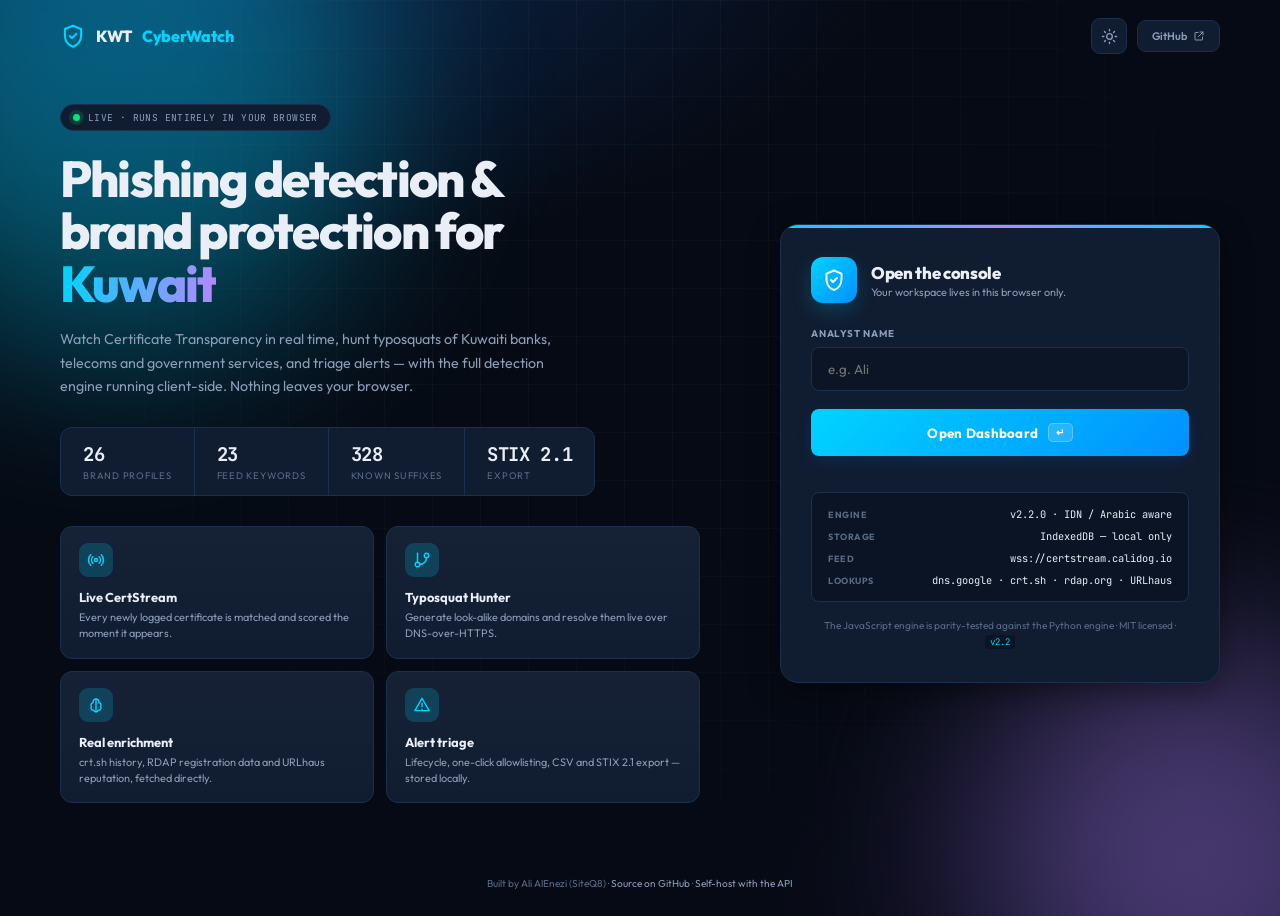
==== demo/index.html @ 45ae6a2b "feat(demo): redesign the dashboard look and feel" ====
<!DOCTYPE html>
<html lang="en">
<head>
<meta charset="UTF-8">
<meta name="viewport" content="width=device-width, initial-scale=1.0">
<meta name="theme-color" content="#060a14">
<meta name="description" content="KWTCyberWatch — Kuwait phishing detection & brand protection. Live Certificate Transparency monitoring, domain squatting detection and brand impersonation alerts, running entirely in your browser.">
<link rel="icon" href="data:image/svg+xml,%3Csvg xmlns=%27http://www.w3.org/2000/svg%27 viewBox=%270 0 32 32%27%3E%3Cpath d=%27M16 2 4 7v9c0 7.5 5.1 14 12 16 6.9-2 12-8.5 12-16V7z%27 fill=%27%2300d4ff%27/%3E%3Cpath d=%27M16 6 8 9.3V16c0 5.2 3.4 9.9 8 11.6 4.6-1.7 8-6.4 8-11.6V9.3z%27 fill=%27%230a0e17%27/%3E%3C/svg%3E">
<title>KWTCyberWatch v2.2 — Kuwait Phishing Detection Suite</title>
<link rel="preconnect" href="https://fonts.googleapis.com">
<link href="https://fonts.googleapis.com/css2?family=JetBrains+Mono:wght@300;400;500;600;700&family=Outfit:wght@300;400;500;600;700;800&display=swap" rel="stylesheet">
<style>
*,*::before,*::after{box-sizing:border-box;margin:0;padding:0}
:root{
  --bg-deepest:#060a14;--bg-deep:#0b1424;--bg-card:#101c30;--bg-card-hover:#152541;
  --bg-input:#0b1526;--border:#1c2f4d;--border-active:#00d4ff40;
  --cyan:#00d4ff;--cyan-dim:#00d4ff80;--cyan-glow:#00d4ff30;
  --red:#ff3355;--red-dim:#ff335580;--orange:#ff8c00;--orange-dim:#ff8c0080;
  --yellow:#ffd600;--yellow-dim:#ffd60060;--green:#00e676;--green-dim:#00e67680;
  --purple:#b388ff;--purple-dim:#b388ff60;
  --text:#e9eef7;--text-dim:#8c9db8;--text-muted:#5a6b86;
  --font-display:'Outfit',sans-serif;--font-mono:'JetBrains Mono',monospace;
  --radius:12px;--radius-sm:8px;--radius-lg:18px;
  --shadow:0 8px 32px #00000070;--shadow-sm:0 1px 2px #00000040,0 0 0 1px #ffffff05 inset;
  --grad:linear-gradient(135deg,var(--cyan),#0090ff);
  --grid-line:#ffffff07;
  color-scheme:dark;
}
:root[data-theme="light"]{
  --bg-deepest:#eef2f8;--bg-deep:#ffffff;--bg-card:#ffffff;--bg-card-hover:#f1f5fb;
  --bg-input:#f6f8fc;--border:#d9e1ee;--border-active:#0077cc40;
  --cyan:#0077cc;--cyan-dim:#0077cc80;--cyan-glow:#0077cc1f;
  --red:#d81b45;--red-dim:#d81b4580;--orange:#c96a00;--orange-dim:#c96a0080;
  --yellow:#a86f00;--yellow-dim:#a86f0060;--green:#0b9a55;--green-dim:#0b9a5580;
  --purple:#6b4fd8;--purple-dim:#6b4fd860;
  --text:#0f1b2d;--text-dim:#4d5d77;--text-muted:#7d8ca5;
  --shadow:0 12px 32px #0f1b2d1a;--shadow-sm:0 1px 2px #0f1b2d10;
  --grid-line:#0f1b2d08;
  color-scheme:light;
}
html{font-size:14px;scroll-behavior:smooth}
body{font-family:var(--font-display);background:var(--bg-deepest);color:var(--text);min-height:100vh;overflow-x:hidden}
a{color:var(--cyan);text-decoration:none}
::-webkit-scrollbar{width:6px;height:6px}
::-webkit-scrollbar-track{background:var(--bg-deep)}
::-webkit-scrollbar-thumb{background:var(--border);border-radius:3px}
::-webkit-scrollbar-thumb:hover{background:var(--cyan-dim)}

/* ── Landing ── */
.landing{position:relative;min-height:100vh;display:flex;flex-direction:column;overflow:hidden;
  background:radial-gradient(1200px 600px at 15% -10%,#0d2a52 0%,transparent 60%),radial-gradient(900px 500px at 100% 100%,#2a1a5a40 0%,transparent 60%),var(--bg-deepest)}
:root[data-theme="light"] .landing{background:radial-gradient(1200px 600px at 15% -10%,#d6e8ff 0%,transparent 60%),radial-gradient(900px 500px at 100% 100%,#ece4ff 0%,transparent 60%),var(--bg-deepest)}
.landing-bg{position:absolute;inset:0;pointer-events:none;
  background-image:linear-gradient(var(--grid-line) 1px,transparent 1px),linear-gradient(90deg,var(--grid-line) 1px,transparent 1px);
  background-size:48px 48px;mask-image:radial-gradient(ellipse at 50% 30%,#000 30%,transparent 75%)}
.orb{position:absolute;border-radius:50%;filter:blur(90px);opacity:.35;animation:drift 18s ease-in-out infinite alternate}
.orb.o1{width:520px;height:520px;left:-140px;top:-160px;background:var(--cyan)}
.orb.o2{width:420px;height:420px;right:-120px;bottom:-140px;background:var(--purple);animation-delay:-9s}
@keyframes drift{from{transform:translate(0,0)}to{transform:translate(40px,30px)}}
.landing-nav{position:relative;z-index:2;display:flex;align-items:center;justify-content:space-between;padding:18px 40px;max-width:1240px;width:100%;margin:0 auto}
.brand{display:flex;align-items:center;gap:10px;font-weight:800;font-size:1.15rem;letter-spacing:-.02em;color:var(--text)}
.brand span{color:var(--cyan)}
.brand .logo,.topbar-brand .logo{width:26px;height:26px;display:inline-flex;color:var(--cyan)}
.brand .logo svg,.topbar-brand .logo svg{width:100%;height:100%}
.landing-nav-right{display:flex;align-items:center;gap:10px}
.hero{position:relative;z-index:2;flex:1;display:grid;grid-template-columns:minmax(0,1.25fr) minmax(360px,440px);gap:56px;align-items:center;
  max-width:1240px;width:100%;margin:0 auto;padding:32px 40px 56px}
.eyebrow{display:inline-flex;align-items:center;gap:8px;padding:6px 12px;border-radius:99px;border:1px solid var(--border);
  background:var(--bg-card);font-family:var(--font-mono);font-size:.68rem;color:var(--text-dim);letter-spacing:.04em;text-transform:uppercase}
.live-dot{width:7px;height:7px;border-radius:50%;background:var(--green);box-shadow:0 0 0 4px #00e67626;animation:pulse 1.6s infinite}
.hero h1{font-size:clamp(2.2rem,4.6vw,3.6rem);font-weight:800;line-height:1.04;letter-spacing:-.035em;margin:22px 0 18px;max-width:14ch}
.hero h1 .grad{background:linear-gradient(90deg,var(--cyan),var(--purple));-webkit-background-clip:text;background-clip:text;color:transparent}
.lede{font-size:1.02rem;line-height:1.65;color:var(--text-dim);max-width:56ch}
.hero-stats{display:flex;flex-wrap:wrap;gap:0;margin:28px 0 30px;border:1px solid var(--border);border-radius:var(--radius);overflow:hidden;background:var(--bg-card);width:fit-content;max-width:100%}
.hero-stats>div{display:flex;flex-direction:column;padding:14px 22px;border-right:1px solid var(--border);min-width:120px}
.hero-stats>div:last-child{border-right:none}
.hero-stats b{font-family:var(--font-mono);font-size:1.35rem;color:var(--text);letter-spacing:-.02em}
.hero-stats span{font-size:.68rem;color:var(--text-muted);text-transform:uppercase;letter-spacing:.08em;margin-top:2px}
.feature-grid{display:grid;grid-template-columns:repeat(2,minmax(0,1fr));gap:12px;max-width:640px}
.feature{padding:16px 18px;border:1px solid var(--border);border-radius:var(--radius);background:linear-gradient(180deg,#ffffff06,transparent),var(--bg-card);transition:transform .2s,border-color .2s}
.feature:hover{transform:translateY(-2px);border-color:var(--cyan-dim)}
.feature .f-ico{width:34px;height:34px;border-radius:9px;display:grid;place-items:center;background:var(--cyan-glow);color:var(--cyan);margin-bottom:12px}
.feature .f-ico svg{width:18px;height:18px}
.feature h3{font-size:.92rem;font-weight:700;margin-bottom:4px}
.feature p{font-size:.78rem;color:var(--text-dim);line-height:1.5}
.entry-card{position:relative;background:var(--bg-card);border:1px solid var(--border);border-radius:var(--radius-lg);padding:32px 30px;box-shadow:var(--shadow);overflow:hidden}
.entry-card::before{content:'';position:absolute;top:0;left:0;right:0;height:3px;background:linear-gradient(90deg,var(--cyan),var(--purple),var(--cyan))}
.entry-head{display:flex;gap:14px;align-items:center;margin-bottom:24px}
.entry-shield{width:46px;height:46px;border-radius:12px;background:var(--grad);display:grid;place-items:center;color:#fff;flex-shrink:0;box-shadow:0 8px 20px var(--cyan-glow)}
.entry-shield svg{width:24px;height:24px}
.entry-head h2{font-size:1.2rem;font-weight:800;letter-spacing:-.02em}
.entry-head p{font-size:.78rem;color:var(--text-dim);margin-top:2px}
.form-group{margin-bottom:18px}
.form-group label{display:block;font-size:.7rem;font-weight:700;color:var(--text-dim);text-transform:uppercase;letter-spacing:.08em;margin-bottom:7px}
.form-group input{width:100%;padding:13px 16px;background:var(--bg-input);border:1px solid var(--border);border-radius:var(--radius-sm);color:var(--text);
  font-family:var(--font-display);font-size:.95rem;transition:border-color .2s,box-shadow .2s}
.form-group input:focus{outline:none;border-color:var(--cyan);box-shadow:0 0 0 4px var(--cyan-glow)}
.login-btn{width:100%;padding:14px;border:none;border-radius:var(--radius-sm);background:var(--grad);color:#fff;font-family:var(--font-display);
  font-weight:700;font-size:.95rem;cursor:pointer;transition:transform .15s,box-shadow .2s;letter-spacing:.02em;display:flex;align-items:center;justify-content:center;gap:10px}
.login-btn:hover{transform:translateY(-1px);box-shadow:0 10px 24px var(--cyan-glow)}
.kbd{font-family:var(--font-mono);font-size:.68rem;padding:2px 7px;border-radius:5px;background:#ffffff26;border:1px solid #ffffff40}
.login-error{color:var(--red);font-size:.8rem;text-align:center;margin-top:10px;min-height:18px}
.entry-meta{display:grid;gap:8px;margin-top:8px;padding:14px 16px;background:var(--bg-deep);border:1px solid var(--border);border-radius:var(--radius-sm)}
.entry-meta>div{display:flex;justify-content:space-between;gap:12px;font-size:.74rem}
.entry-meta .k{color:var(--text-muted);text-transform:uppercase;letter-spacing:.06em;font-size:.64rem;font-weight:700;padding-top:2px}
.entry-meta .v{font-family:var(--font-mono);color:var(--text);text-align:right;word-break:break-all}
.login-hint{text-align:center;margin-top:16px;font-size:.72rem;color:var(--text-muted);line-height:1.6}
.login-hint code{color:var(--cyan)}
.landing-foot{position:relative;z-index:2;text-align:center;padding:18px 24px 26px;font-size:.72rem;color:var(--text-muted)}
.landing-foot a{color:var(--text-dim)}.landing-foot a:hover{color:var(--cyan)}
.icon-btn{width:36px;height:36px;border-radius:9px;border:1px solid var(--border);background:var(--bg-card);color:var(--text-dim);display:inline-grid;place-items:center;cursor:pointer;transition:all .15s;padding:0}
.icon-btn svg{width:17px;height:17px}
.icon-btn:hover{color:var(--cyan);border-color:var(--cyan-dim)}
.link-btn{padding:8px 14px;font-size:.78rem;font-weight:600;border:1px solid var(--border);border-radius:9px;color:var(--text-dim);background:var(--bg-card);display:inline-flex;align-items:center;gap:6px;transition:all .15s}
.link-btn:hover{color:var(--cyan);border-color:var(--cyan-dim)}

/* ── App Layout ── */
.app{display:none;min-height:100vh}
.topbar{display:flex;align-items:center;justify-content:space-between;padding:0 28px;
  height:56px;background:var(--bg-deep);border-bottom:1px solid var(--border);position:sticky;top:0;z-index:100}
.topbar-brand{display:flex;align-items:center;gap:10px}
.topbar-brand h1{font-size:1.1rem;font-weight:700;letter-spacing:-0.02em}
.topbar-brand h1 span{color:var(--cyan)}
.topbar-badge{font-family:var(--font-mono);font-size:.65rem;padding:3px 8px;
  background:var(--cyan-glow);color:var(--cyan);border-radius:99px;font-weight:600}
.topbar-right{display:flex;align-items:center;gap:16px}
.topbar-user{font-size:.8rem;color:var(--text-dim)}
.topbar-user strong{color:var(--text)}
.btn-sm{padding:6px 14px;font-size:.75rem;border:1px solid var(--border);background:transparent;
  color:var(--text-dim);border-radius:var(--radius-sm);cursor:pointer;font-family:var(--font-display);
  transition:all .2s}
.btn-sm:hover{border-color:var(--red);color:var(--red)}

/* ── Sidebar ── */
.layout{display:flex}
.sidebar{width:220px;min-height:calc(100vh - 56px);background:var(--bg-deep);
  border-right:1px solid var(--border);padding:16px 0;flex-shrink:0}
.sidebar-section{padding:0 16px;margin-bottom:8px}
.sidebar-section-title{font-size:.65rem;font-weight:600;text-transform:uppercase;
  letter-spacing:.1em;color:var(--text-muted);margin-bottom:8px;padding-left:4px}
.nav-item{display:flex;align-items:center;gap:10px;padding:10px 16px;margin:2px 8px;
  border-radius:var(--radius-sm);cursor:pointer;color:var(--text-dim);font-size:.85rem;
  font-weight:500;transition:all .15s;position:relative}
.nav-item:hover{background:var(--bg-card);color:var(--text)}
.nav-item.active{background:var(--cyan-glow);color:var(--cyan)}
.nav-item.active::before{content:'';position:absolute;left:0;top:50%;transform:translateY(-50%);
  width:3px;height:20px;background:var(--cyan);border-radius:0 2px 2px 0}
.nav-icon{width:18px;text-align:center;font-size:.9rem}
.nav-badge{margin-left:auto;font-size:.65rem;padding:2px 7px;background:var(--red);
  color:#fff;border-radius:99px;font-weight:700;font-family:var(--font-mono)}

/* ── Main Content ── */
.main{flex:1;padding:24px 28px;overflow-y:auto;max-height:calc(100vh - 56px)}
.page{display:none}
.page.active{display:block}
.page-title{font-size:1.5rem;font-weight:700;margin-bottom:4px}
.page-desc{color:var(--text-dim);font-size:.85rem;margin-bottom:24px}

/* ── Stats Grid ── */
.stats-grid{display:grid;grid-template-columns:repeat(auto-fit,minmax(200px,1fr));gap:16px;margin-bottom:24px}
.stat-card{background:var(--bg-card);border:1px solid var(--border);border-radius:var(--radius);
  padding:20px;position:relative;overflow:hidden;transition:border-color .2s}
.stat-card:hover{border-color:var(--cyan-dim)}
.stat-card::after{content:'';position:absolute;top:0;right:0;width:80px;height:80px;
  border-radius:50%;filter:blur(40px);opacity:.15}
.stat-card.cyan::after{background:var(--cyan)}
.stat-card.red::after{background:var(--red)}
.stat-card.orange::after{background:var(--orange)}
.stat-card.green::after{background:var(--green)}
.stat-card.purple::after{background:var(--purple)}
.stat-label{font-size:.7rem;font-weight:600;text-transform:uppercase;letter-spacing:.08em;color:var(--text-dim);margin-bottom:8px}
.stat-value{font-size:2rem;font-weight:800;font-family:var(--font-mono);letter-spacing:-0.03em}
.stat-value.cyan{color:var(--cyan)}.stat-value.red{color:var(--red)}
.stat-value.orange{color:var(--orange)}.stat-value.green{color:var(--green)}
.stat-value.purple{color:var(--purple)}
.stat-sub{font-size:.7rem;color:var(--text-muted);margin-top:4px;font-family:var(--font-mono)}

/* ── Cards ── */
.card{background:var(--bg-card);border:1px solid var(--border);border-radius:var(--radius);
  padding:20px;margin-bottom:20px}
.card-header{display:flex;align-items:center;justify-content:space-between;margin-bottom:16px}
.card-title{font-size:1rem;font-weight:700}
.card-title .icon{margin-right:8px}

/* ── Tables ── */
.table-wrap{overflow-x:auto}
table{width:100%;border-collapse:collapse;font-size:.8rem}
th{text-align:left;padding:10px 12px;background:var(--bg-deep);color:var(--text-dim);
  font-size:.7rem;font-weight:600;text-transform:uppercase;letter-spacing:.06em;
  border-bottom:1px solid var(--border)}
td{padding:10px 12px;border-bottom:1px solid var(--border);vertical-align:middle}
tr:hover td{background:var(--bg-card-hover)}

/* ── Badges ── */
.badge{display:inline-block;padding:3px 10px;border-radius:99px;font-size:.7rem;
  font-weight:600;font-family:var(--font-mono);text-transform:uppercase}
.badge.critical{background:#ff335520;color:var(--red);border:1px solid var(--red-dim)}
.badge.high{background:#ff8c0020;color:var(--orange);border:1px solid var(--orange-dim)}
.badge.medium{background:#ffd60015;color:var(--yellow);border:1px solid var(--yellow-dim)}
.badge.low{background:#00e67620;color:var(--green);border:1px solid var(--green-dim)}
.badge.clean{background:#8899b020;color:var(--text-dim);border:1px solid var(--border)}
.badge.info{background:var(--cyan-glow);color:var(--cyan);border:1px solid var(--cyan-dim)}

/* ── Scanner ── */
.scanner-box{display:flex;gap:12px;margin-bottom:24px}
.scanner-input{flex:1;padding:14px 18px;background:var(--bg-input);border:1px solid var(--border);
  border-radius:var(--radius-sm);color:var(--text);font-family:var(--font-mono);font-size:.9rem}
.scanner-input:focus{outline:none;border-color:var(--cyan);box-shadow:0 0 0 3px var(--cyan-glow)}
.scan-btn{padding:14px 28px;border:none;border-radius:var(--radius-sm);
  background:linear-gradient(135deg,var(--cyan),#0090ff);color:#fff;font-weight:700;
  font-size:.85rem;cursor:pointer;white-space:nowrap;transition:transform .15s}
.scan-btn:hover{transform:translateY(-1px)}
.scan-btn:disabled{opacity:.5;cursor:not-allowed;transform:none}

/* ── Live Feed ── */
.feed-container{max-height:420px;overflow-y:auto;font-family:var(--font-mono);font-size:.75rem;
  background:var(--bg-deepest);border:1px solid var(--border);border-radius:var(--radius-sm);padding:4px}
.feed-row{display:flex;align-items:center;gap:10px;padding:6px 10px;border-bottom:1px solid #0a1628;
  animation:feedIn .3s ease}
@keyframes feedIn{from{opacity:0;transform:translateY(-8px)}to{opacity:1;transform:none}}
.feed-time{color:var(--text-muted);min-width:75px}
.feed-domain{color:var(--text);flex:1;word-break:break-all}
.feed-score{min-width:40px;text-align:right;font-weight:600}
.feed-keywords{color:var(--purple);font-size:.65rem;max-width:120px;overflow:hidden;text-overflow:ellipsis;white-space:nowrap}

/* ── Scan Results ── */
.result-panel{display:none}
.result-panel.show{display:block;animation:fadeUp .3s ease}
@keyframes fadeUp{from{opacity:0;transform:translateY(12px)}to{opacity:1;transform:none}}
.risk-meter{height:8px;background:var(--bg-deep);border-radius:4px;overflow:hidden;margin:12px 0}
.risk-meter-fill{height:100%;border-radius:4px;transition:width .6s ease}
.indicator-list{list-style:none;padding:0}
.indicator-list li{padding:8px 12px;border-left:3px solid var(--border);margin-bottom:6px;
  background:var(--bg-deep);border-radius:0 var(--radius-sm) var(--radius-sm) 0;font-size:.8rem}
.indicator-list li.high-weight{border-left-color:var(--red)}
.indicator-list li.med-weight{border-left-color:var(--orange)}
.indicator-list li.low-weight{border-left-color:var(--yellow)}

/* ── Notification Config ── */
.notif-grid{display:grid;grid-template-columns:repeat(auto-fit,minmax(280px,1fr));gap:16px}
.notif-card{background:var(--bg-card);border:1px solid var(--border);border-radius:var(--radius);padding:20px}
.notif-card-title{font-size:.9rem;font-weight:700;margin-bottom:12px;display:flex;align-items:center;gap:8px}
.toggle{position:relative;width:44px;height:24px;cursor:pointer}
.toggle input{display:none}
.toggle-slider{position:absolute;inset:0;background:var(--bg-deep);border:1px solid var(--border);
  border-radius:12px;transition:all .2s}
.toggle-slider::before{content:'';position:absolute;width:18px;height:18px;left:2px;top:2px;
  background:var(--text-dim);border-radius:50%;transition:all .2s}
.toggle input:checked+.toggle-slider{background:var(--cyan-glow);border-color:var(--cyan)}
.toggle input:checked+.toggle-slider::before{transform:translateX(20px);background:var(--cyan)}
.notif-field{margin-bottom:10px}
.notif-field label{display:block;font-size:.7rem;color:var(--text-dim);margin-bottom:4px;text-transform:uppercase;letter-spacing:.05em}
.notif-field input{width:100%;padding:8px 10px;background:var(--bg-input);border:1px solid var(--border);
  border-radius:var(--radius-sm);color:var(--text);font-family:var(--font-mono);font-size:.8rem}
.notif-field input:focus{outline:none;border-color:var(--cyan)}

/* ── Chart placeholders ── */
.chart-area{height:240px;background:var(--bg-deep);border:1px solid var(--border);
  border-radius:var(--radius-sm);display:flex;align-items:center;justify-content:center;
  position:relative;overflow:hidden}
.chart-bars{display:flex;align-items:flex-end;justify-content:space-around;gap:10px;width:100%;height:100%;box-sizing:border-box;padding:14px 20px 44px}
.chart-bar{flex:1;max-width:56px;min-width:18px;border-radius:4px 4px 0 0;transition:height .6s ease;position:relative}
.chart-bar:hover{opacity:.8}
.chart-bar::after{content:attr(data-label);position:absolute;top:100%;left:50%;transform:translate(-50%,6px) rotate(-32deg);transform-origin:top center;
  font-size:.58rem;color:var(--text-muted);white-space:nowrap;max-width:110px;overflow:hidden;text-overflow:ellipsis}

/* ── Responsive ── */
@media(max-width:768px){
  .sidebar{display:none}.main{padding:16px}
  .stats-grid{grid-template-columns:1fr 1fr}
  .scanner-box{flex-direction:column}
}

/* ── Pulse animation ── */
.pulse{animation:pulse 2s infinite}
@keyframes pulse{0%,100%{opacity:1}50%{opacity:.5}}
.glow-dot{width:8px;height:8px;border-radius:50%;background:var(--green);display:inline-block;
  animation:pulse 1.5s infinite;margin-right:6px}

/* ── ENHANCED: Real-mode indicator ── */
.mode-badge{font-family:var(--font-mono);font-size:.62rem;padding:3px 10px;border-radius:99px;font-weight:700;margin-left:8px;text-transform:uppercase;letter-spacing:.05em}
.mode-badge.live{background:rgba(0,230,118,.15);color:var(--green);border:1px solid var(--green-dim)}
.mode-badge.demo{background:rgba(179,136,255,.15);color:var(--purple);border:1px solid var(--purple-dim)}
.mode-badge.pulse-dot::before{content:'●';margin-right:5px;animation:pulse 1.5s infinite}






/* ── Real-scan loading ── */
.scan-progress{background:var(--bg-deep);border:1px solid var(--border);border-radius:var(--radius-sm);padding:14px 16px;margin-top:14px;font-family:var(--font-mono);font-size:.75rem}
.scan-step{display:flex;align-items:center;gap:10px;padding:5px 0;color:var(--text-dim)}
.scan-step.done{color:var(--green)}
.scan-step.running{color:var(--cyan)}
.scan-step.fail{color:var(--red)}
.scan-step .step-ico{width:16px;text-align:center}
.scan-step .step-meta{margin-left:auto;color:var(--text-muted);font-size:.68rem}

/* ── Tabs ── */
.tabs{display:flex;gap:2px;border-bottom:1px solid var(--border);margin-bottom:18px;overflow-x:auto}
.tab-btn{padding:10px 18px;background:transparent;border:none;color:var(--text-dim);font-family:var(--font-display);font-weight:600;font-size:.85rem;cursor:pointer;border-bottom:2px solid transparent;white-space:nowrap;transition:all .15s}
.tab-btn:hover{color:var(--text)}
.tab-btn.active{color:var(--cyan);border-bottom-color:var(--cyan)}
.tab-content{display:none}
.tab-content.active{display:block}

/* ── DNS/RDAP result panels ── */
.kv-grid{display:grid;grid-template-columns:180px 1fr;gap:8px 16px;font-size:.8rem}
.kv-grid dt{color:var(--text-dim);font-family:var(--font-mono);font-size:.72rem;text-transform:uppercase;letter-spacing:.05em;font-weight:600}
.kv-grid dd{color:var(--text);word-break:break-all;font-family:var(--font-mono);font-size:.75rem}
.kv-grid dd.wrap{font-family:var(--font-display);word-break:normal}

.record-list{background:var(--bg-deep);border:1px solid var(--border);border-radius:var(--radius-sm);padding:10px 14px;font-family:var(--font-mono);font-size:.72rem;color:var(--text);max-height:220px;overflow-y:auto}
.record-line{padding:4px 0;border-bottom:1px dashed var(--border);display:flex;gap:12px}
.record-line:last-child{border-bottom:none}
.record-type{color:var(--cyan);font-weight:700;min-width:50px}
.record-val{flex:1;word-break:break-all;color:var(--text-dim)}
.record-ttl{color:var(--text-muted);font-size:.65rem}

/* ── CT Log cert cards ── */
.cert-card{background:var(--bg-deep);border:1px solid var(--border);border-left:3px solid var(--cyan);border-radius:var(--radius-sm);padding:12px 14px;margin-bottom:8px;font-size:.75rem}
.cert-card .cert-cn{font-family:var(--font-mono);font-weight:700;color:var(--text);margin-bottom:3px;word-break:break-all}
.cert-card .cert-meta{color:var(--text-muted);font-size:.65rem;font-family:var(--font-mono)}
.cert-card .cert-issuer{color:var(--purple);font-size:.7rem;margin-top:3px}

/* ── Bulk scanner ── */
.bulk-textarea{width:100%;min-height:140px;padding:14px;background:var(--bg-input);border:1px solid var(--border);border-radius:var(--radius-sm);color:var(--text);font-family:var(--font-mono);font-size:.78rem;resize:vertical;line-height:1.6}
.bulk-textarea:focus{outline:none;border-color:var(--cyan)}

/* ── Squat generator permutation grid ── */
.perm-card{background:var(--bg-deep);border:1px solid var(--border);border-radius:var(--radius-sm);padding:10px 14px;display:flex;justify-content:space-between;align-items:center;margin-bottom:6px;font-size:.78rem}
.perm-card .perm-domain{font-family:var(--font-mono);flex:1}
.perm-card .perm-type{color:var(--text-muted);font-size:.65rem;margin:0 12px;font-family:var(--font-mono);text-transform:uppercase}
.perm-card.registered{border-left:3px solid var(--red)}
.perm-card.available{border-left:3px solid var(--green);opacity:.6}
.perm-card.unknown{border-left:3px solid var(--text-muted)}
.perm-status{font-family:var(--font-mono);font-size:.65rem;padding:2px 8px;border-radius:99px;font-weight:700;text-transform:uppercase}
.perm-status.registered{background:rgba(255,51,85,.15);color:var(--red)}
.perm-status.available{background:rgba(0,230,118,.15);color:var(--green)}
.perm-status.unknown{background:rgba(85,102,128,.2);color:var(--text-muted)}

/* ── Button variants ── */
.btn{padding:10px 18px;border:none;border-radius:var(--radius-sm);background:linear-gradient(135deg,var(--cyan),#0090ff);color:#fff;font-family:var(--font-display);font-weight:700;cursor:pointer;font-size:.85rem;text-transform:uppercase;letter-spacing:.05em;transition:all .2s;display:inline-flex;align-items:center;gap:8px}
.btn:hover{transform:translateY(-1px);box-shadow:0 6px 20px var(--cyan-glow)}
.btn:disabled{opacity:.5;cursor:not-allowed;transform:none}
.btn.secondary{background:var(--bg-card);border:1px solid var(--border);color:var(--text)}
.btn.secondary:hover{border-color:var(--cyan);color:var(--cyan);box-shadow:none}
.btn.danger{background:linear-gradient(135deg,var(--red),#cc2244);color:#fff}

/* ── Empty state ── */
.empty-state{text-align:center;padding:40px 20px;color:var(--text-dim)}
.empty-state .ico{font-size:2.5rem;opacity:.3;margin-bottom:10px}
.empty-state .title{font-size:.95rem;margin-bottom:6px;color:var(--text)}
.empty-state .sub{font-size:.75rem}

/* ── Auth extras ── */
.login-tabs{display:grid;grid-template-columns:1fr 1fr;gap:2px;background:var(--bg-deep);border:1px solid var(--border);border-radius:var(--radius-sm);padding:3px;margin-bottom:20px}
.login-tab{padding:10px;text-align:center;font-size:.78rem;font-weight:600;color:var(--text-dim);cursor:pointer;border-radius:var(--radius-sm);transition:all .15s}
.login-tab:hover{color:var(--text)}
.login-tab.on{background:var(--bg-card);color:var(--cyan)}
.login-divider{display:flex;align-items:center;gap:12px;margin:22px 0 18px;color:var(--text-muted);font-size:.68rem;text-transform:uppercase;letter-spacing:.1em}
.login-divider::before,.login-divider::after{content:'';flex:1;height:1px;background:var(--border)}
.login-demo-btn{width:100%;padding:13px;background:transparent;color:var(--purple);border:1px dashed var(--purple-dim);border-radius:var(--radius-sm);font-size:.82rem;font-weight:700;cursor:pointer;display:flex;align-items:center;justify-content:center;gap:10px;font-family:var(--font-display);text-transform:uppercase;letter-spacing:.05em;transition:all .15s}
.login-demo-btn:hover{background:rgba(179,136,255,.08)}

/* ── Toast ── */
.toast{position:fixed;bottom:24px;right:24px;padding:14px 20px;background:var(--bg-card);border:1px solid var(--cyan);border-left:3px solid var(--cyan);border-radius:var(--radius-sm);color:var(--text);font-size:.82rem;z-index:900;box-shadow:var(--shadow);transform:translateY(140%);transition:transform .25s cubic-bezier(.4,0,.2,1);max-width:380px}
.toast.show{transform:translateY(0)}
.toast.crit{border-color:var(--red);border-left-color:var(--red)}
.toast.ok{border-color:var(--green);border-left-color:var(--green)}

/* ── Severity colors used inline ── */
.sev-crit{color:var(--red);font-weight:700}
.sev-high{color:var(--orange);font-weight:700}
.sev-med{color:var(--yellow);font-weight:700}
.sev-low{color:var(--cyan);font-weight:700}
.sev-clean{color:var(--green);font-weight:700}

/* ── History table ── */
.history-row{cursor:pointer;transition:background .1s}
.history-row:hover{background:var(--bg-card-hover)}

/* ── v2.1 additions ── */
.mode-badge.api{background:rgba(0,212,255,.15);color:var(--cyan);border:1px solid var(--cyan-dim)}
.act-btn{padding:3px 8px;border-radius:var(--radius-sm);border:1px solid var(--border);background:var(--bg-deep);color:var(--text-dim);font-size:.65rem;cursor:pointer;margin:1px;font-family:var(--font-mono)}
.act-btn:hover{border-color:var(--cyan);color:var(--cyan)}
.act-btn.danger:hover{border-color:var(--red);color:var(--red)}
.api-select{background:var(--bg-input);border:1px solid var(--border);color:var(--text);border-radius:var(--radius-sm);padding:5px 8px;font-family:var(--font-mono);font-size:.72rem}
.page-desc code,.login-hint code,.notif-card code{background:var(--bg-deep);padding:1px 5px;border-radius:3px;color:var(--cyan);font-family:var(--font-mono);font-size:.9em}
.card-sub{font-size:.72rem;color:var(--text-dim)}

/* ── v2.2 look & feel ── */
body{background:var(--bg-deepest);-webkit-font-smoothing:antialiased;text-rendering:optimizeLegibility}
::selection{background:var(--cyan-glow);color:var(--text)}
:focus-visible{outline:2px solid var(--cyan);outline-offset:2px}
button,input,select,textarea{font-family:inherit}
.topbar{height:60px;padding:0 20px;background:color-mix(in srgb,var(--bg-deep) 88%,transparent);backdrop-filter:blur(14px);-webkit-backdrop-filter:blur(14px)}
.topbar-left{display:flex;align-items:center;gap:14px;min-width:0}
.topbar-brand h1{font-size:1.05rem}
.menu-btn{display:none}
.feed-pill{display:inline-flex;align-items:center;gap:8px;padding:6px 12px;border-radius:99px;border:1px solid var(--border);background:var(--bg-card);font-family:var(--font-mono);font-size:.68rem;color:var(--text-dim);white-space:nowrap;max-width:360px;overflow:hidden;text-overflow:ellipsis}
.feed-pill .glow-dot{margin:0;flex-shrink:0}
.topbar-right{gap:10px}
.topbar-user{display:inline-flex;align-items:center;gap:6px;padding:6px 12px;border-radius:99px;background:var(--bg-card);border:1px solid var(--border)}
.layout{position:relative}
.sidebar{position:sticky;top:60px;height:calc(100vh - 60px);min-height:0;overflow-y:auto;display:flex;flex-direction:column;padding:12px 0 0;width:240px;transition:transform .25s ease;scrollbar-width:thin}
.sidebar-section{margin-bottom:6px}
.sidebar-section-title{margin-bottom:4px}
.nav-item{padding:7px 12px;margin:1px 10px;gap:11px;font-size:.84rem;border-radius:9px;white-space:nowrap}
.nav-item .nav-label{overflow:hidden;text-overflow:ellipsis}
.nav-item.active{background:linear-gradient(90deg,var(--cyan-glow),transparent 85%);color:var(--cyan)}
.nav-item.active::before{left:-10px;height:22px;border-radius:0 3px 3px 0}
.nav-icon{width:27px;height:27px;border-radius:8px;display:inline-grid;place-items:center;background:color-mix(in srgb,var(--text) 6%,transparent);color:var(--text-dim);transition:all .15s;flex-shrink:0}
.nav-icon svg{width:15px;height:15px}
.nav-item:hover .nav-icon{color:var(--text)}
.nav-item.active .nav-icon{background:var(--cyan);color:#041018;box-shadow:0 4px 12px var(--cyan-glow)}
.nav-badge{min-width:22px;text-align:center}
.nav-badge:empty,.nav-badge[data-zero="1"]{display:none}
.sidebar-foot{margin-top:auto;padding:14px 18px;border-top:1px solid var(--border);display:flex;justify-content:space-between;align-items:center;font-size:.7rem;color:var(--text-muted);font-family:var(--font-mono)}
.sidebar-foot a{color:var(--text-dim)}.sidebar-foot a:hover{color:var(--cyan)}
.backdrop{display:none;position:fixed;inset:60px 0 0;background:#00000080;z-index:90;backdrop-filter:blur(2px)}
.main{max-height:calc(100vh - 60px);padding:28px 32px 48px}
.page.active{animation:pageIn .28s ease both}
@keyframes pageIn{from{opacity:0;transform:translateY(6px)}to{opacity:1;transform:none}}
.page-title{font-size:1.65rem;letter-spacing:-.025em;font-weight:800}
.page-desc{max-width:78ch;line-height:1.55;margin-bottom:22px}
.grid-2{display:grid;grid-template-columns:repeat(2,minmax(0,1fr));gap:20px}
.card{box-shadow:var(--shadow-sm);background:linear-gradient(180deg,#ffffff04,transparent 40%),var(--bg-card);transition:border-color .2s}
.card:hover{border-color:color-mix(in srgb,var(--border) 40%,var(--cyan-dim))}
.card-title{display:inline-flex;align-items:center;gap:8px;letter-spacing:-.01em}
.stat-card{padding:20px 22px;box-shadow:var(--shadow-sm);transition:transform .2s,border-color .2s,box-shadow .2s;background:linear-gradient(180deg,#ffffff05,transparent 50%),var(--bg-card)}
.stat-card:hover{transform:translateY(-2px);box-shadow:var(--shadow)}
.stat-card::before{content:'';position:absolute;left:0;top:0;bottom:0;width:3px;border-radius:3px 0 0 3px;background:var(--text-muted);opacity:.9}
.stat-card.cyan::before{background:var(--cyan)}.stat-card.red::before{background:var(--red)}.stat-card.orange::before{background:var(--orange)}
.stat-card.green::before{background:var(--green)}.stat-card.purple::before{background:var(--purple)}
.stat-card::after{width:120px;height:120px;filter:blur(50px);opacity:.18;top:-30px;right:-30px}
.stat-value{font-size:2.1rem;line-height:1.1}
.table-wrap{border:1px solid var(--border);border-radius:var(--radius-sm);overflow:auto}
table{font-size:.79rem}
th{position:sticky;top:0;z-index:1;background:var(--bg-deep)}
tbody tr:nth-child(even) td{background:#ffffff02}
tr:last-child td{border-bottom:none}
td{padding:11px 12px}
.feed-container{max-height:520px;padding:6px;background:var(--bg-deep)}
.feed-row{border-radius:6px;border-bottom:none;border-left:2px solid transparent;margin-bottom:2px;transition:background .15s}
.feed-row:hover{background:var(--bg-card)}
.feed-row .badge{font-size:.58rem;padding:2px 7px}
.badge{letter-spacing:.03em}
.btn,.login-btn,.scan-btn{box-shadow:0 4px 14px #0090ff26}
.btn:hover,.scan-btn:hover{box-shadow:0 8px 22px var(--cyan-glow)}
.btn-sm{border-radius:8px;padding:7px 13px;font-weight:600}
.btn-sm:hover{border-color:var(--cyan);color:var(--cyan);background:var(--cyan-glow)}
.act-btn{border-radius:6px;padding:4px 9px}
.api-select,.notif-field input,.bulk-textarea,.scanner-input{transition:border-color .2s,box-shadow .2s}
.api-select:focus,.notif-field input:focus,.bulk-textarea:focus{outline:none;border-color:var(--cyan);box-shadow:0 0 0 3px var(--cyan-glow)}
.scanner-input{padding:15px 18px;font-size:.95rem;border-radius:10px}
.scan-btn{border-radius:10px;padding:14px 26px;display:inline-flex;align-items:center;gap:8px}
.empty-state{border:1px dashed var(--border);border-radius:var(--radius);padding:44px 20px;background:var(--bg-deep)}
.empty-state .ico{opacity:.5;font-size:2rem}
.empty-state .title{font-weight:700}
.gauge{--val:0;--c:var(--cyan);width:104px;height:104px;border-radius:50%;flex-shrink:0;display:grid;place-items:center;
  background:conic-gradient(var(--c) calc(var(--val) * 1%),var(--bg-deep) 0);box-shadow:0 0 0 1px var(--border),0 0 28px color-mix(in srgb,var(--c) 35%,transparent);animation:gaugeIn .7s ease both}
@keyframes gaugeIn{from{opacity:0;transform:scale(.85)}to{opacity:1;transform:none}}
.gauge-in{width:82px;height:82px;border-radius:50%;background:var(--bg-card);display:flex;flex-direction:column;align-items:center;justify-content:center}
.gauge-num{font-family:var(--font-mono);font-size:1.9rem;font-weight:800;line-height:1;color:var(--c);letter-spacing:-.04em}
.gauge-lbl{font-size:.6rem;color:var(--text-muted);text-transform:uppercase;letter-spacing:.1em;margin-top:3px}
.indicator-list li{display:flex;gap:10px;align-items:baseline;border-radius:8px;border-left-width:3px;transition:background .15s;flex-wrap:wrap}
.indicator-list li strong{font-family:var(--font-mono);font-size:.72rem;color:var(--text)}
.indicator-list li .ind-detail{flex:1;min-width:200px;color:var(--text-dim)}
.indicator-list li .ind-w{font-family:var(--font-mono);font-size:.7rem;color:var(--text-muted);padding:1px 7px;border-radius:99px;background:color-mix(in srgb,var(--text) 6%,transparent)}
.indicator-list li:hover{background:var(--bg-card-hover)}
.toast{border-radius:10px;padding:13px 18px 13px 16px;display:flex;align-items:center;gap:10px;font-weight:500;border-left-width:4px;visibility:hidden;opacity:0;transform:translateY(200%);transition:transform .25s cubic-bezier(.4,0,.2,1),opacity .2s,visibility 0s .25s}
.toast.show{visibility:visible;opacity:1;transform:none;transition:transform .25s cubic-bezier(.4,0,.2,1),opacity .2s,visibility 0s}
.toast::before{content:'i';width:20px;height:20px;border-radius:50%;background:var(--cyan);color:#041018;font-weight:800;font-size:.72rem;display:grid;place-items:center;flex-shrink:0;font-family:var(--font-mono)}
.toast.ok::before{content:'✓';background:var(--green)}
.toast.crit::before{content:'!';background:var(--red);color:#fff}
.perm-card{border-radius:8px;transition:transform .15s,border-color .15s}
.perm-card:hover{transform:translateY(-1px);border-color:var(--cyan-dim)}
.cert-card,.record-list,.scan-progress{border-radius:8px}
.notif-card{box-shadow:var(--shadow-sm)}
.chart-area{border-radius:var(--radius-sm)}
.chart-bar{border-radius:6px 6px 2px 2px;box-shadow:0 0 14px #00000030}
.sr-only{position:absolute;width:1px;height:1px;overflow:hidden;clip:rect(0 0 0 0)}
:root[data-theme="light"] .nav-item.active .nav-icon{color:#fff}
:root[data-theme="light"] .toast::before{color:#fff}
:root[data-theme="light"] .feed-row{border-bottom-color:transparent}
:root[data-theme="light"] .feature,:root[data-theme="light"] .card,:root[data-theme="light"] .stat-card{background:var(--bg-card)}
:root[data-theme="light"] .badge.critical{background:#d81b4514}:root[data-theme="light"] .badge.high{background:#c96a0014}
:root[data-theme="light"] .badge.medium{background:#a86f0014}:root[data-theme="light"] .badge.low{background:#0b9a5514}
:root[data-theme="light"] .kbd{background:#ffffff33}
@media(max-width:1180px){.hero{grid-template-columns:1fr;gap:32px;padding-top:12px}.entry-card{max-width:520px}.hero h1{max-width:none}}
@media(max-width:1024px){.grid-2{grid-template-columns:1fr}.topbar-user{display:none}}
@media(max-width:768px){
  .landing-nav{padding:14px 18px}.hero{padding:8px 18px 36px}.feature-grid{grid-template-columns:1fr 1fr}.hero-stats>div{min-width:0;flex:1 1 40%;padding:12px 14px}
  .topbar{padding:0 12px;height:56px}.menu-btn{display:inline-grid}.feed-pill{display:none}.topbar-badge{display:none}.mode-badge{display:none}
  .sidebar{display:flex;position:fixed;top:56px;left:0;height:calc(100vh - 56px);z-index:95;transform:translateX(-105%);box-shadow:var(--shadow)}
  .sidebar.open{transform:none}.backdrop.show{display:block;top:56px}
  .main{max-height:none;padding:18px 16px 40px}.page-title{font-size:1.35rem}
  .stat-value{font-size:1.7rem}.stats-grid{gap:12px}.feed-container{max-height:60vh}
  .gauge{width:84px;height:84px}.gauge-in{width:66px;height:66px}.gauge-num{font-size:1.5rem}
  .toast{left:12px;right:12px;bottom:12px;max-width:none}
}
@media(max-width:480px){.feature-grid{grid-template-columns:1fr}.stats-grid{grid-template-columns:1fr 1fr}.hero h1{font-size:2rem}}
@media(prefers-reduced-motion:reduce){*,*::before,*::after{animation-duration:.01ms!important;transition-duration:.01ms!important}}
</style>
</head>
<body>

<!-- ═══════════ LANDING ═══════════ -->
<div id="loginPage" class="landing">
  <div class="landing-bg"></div><span class="orb o1"></span><span class="orb o2"></span>
  <header class="landing-nav">
    <div class="brand"><span class="logo" data-icon="shield"></span>KWT<span>CyberWatch</span></div>
    <div class="landing-nav-right">
      <button class="icon-btn theme-btn" onclick="toggleTheme()" title="Toggle light / dark" aria-label="Toggle theme" data-icon="theme"></button>
      <a class="link-btn" href="https://github.com/SiteQ8/KWTCyberWatch" target="_blank" rel="noopener">GitHub <span data-icon="external" style="display:inline-flex;width:12px;height:12px"></span></a>
    </div>
  </header>
  <main class="hero">
    <section class="hero-copy">
      <div class="eyebrow"><span class="live-dot"></span> Live · runs entirely in your browser</div>
      <h1>Phishing detection &amp; brand protection for <span class="grad">Kuwait</span></h1>
      <p class="lede">Watch Certificate Transparency in real time, hunt typosquats of Kuwaiti banks, telecoms and government services, and triage alerts — with the full detection engine running client-side. Nothing leaves your browser.</p>
      <div class="hero-stats">
        <div><b id="lsBrands">26</b><span>brand profiles</span></div>
        <div><b id="lsKeywords">—</b><span>feed keywords</span></div>
        <div><b id="lsSuffixes">—</b><span>known suffixes</span></div>
        <div><b>STIX 2.1</b><span>export</span></div>
      </div>
      <div class="feature-grid">
        <div class="feature"><div class="f-ico" data-icon="certstream"></div><h3>Live CertStream</h3><p>Every newly logged certificate is matched and scored the moment it appears.</p></div>
        <div class="feature"><div class="f-ico" data-icon="squatgen"></div><h3>Typosquat Hunter</h3><p>Generate look-alike domains and resolve them live over DNS-over-HTTPS.</p></div>
        <div class="feature"><div class="f-ico" data-icon="threatintel"></div><h3>Real enrichment</h3><p>crt.sh history, RDAP registration data and URLhaus reputation, fetched directly.</p></div>
        <div class="feature"><div class="f-ico" data-icon="alerts"></div><h3>Alert triage</h3><p>Lifecycle, one-click allowlisting, CSV and STIX 2.1 export — stored locally.</p></div>
      </div>
    </section>
    <aside class="entry-card">
      <div class="entry-head"><div class="entry-shield" data-icon="shield"></div><div><h2>Open the console</h2><p>Your workspace lives in this browser only.</p></div></div>
      <div class="form-group">
        <label for="analystName">Analyst name</label>
        <input type="text" id="analystName" placeholder="e.g. Ali" autocomplete="off" onkeydown="if(event.key==='Enter')enterDashboard()">
      </div>
      <button class="login-btn" onclick="enterDashboard()" id="enterBtn">Open Dashboard <span class="kbd">↵</span></button>
      <div class="login-error" id="loginError"></div>
      <div class="entry-meta">
        <div><span class="k">Engine</span><span class="v" id="lsVersion">v2.2.0 · IDN / Arabic aware</span></div>
        <div><span class="k">Storage</span><span class="v">IndexedDB — local only</span></div>
        <div><span class="k">Feed</span><span class="v">wss://certstream.calidog.io</span></div>
        <div><span class="k">Lookups</span><span class="v">dns.google · crt.sh · rdap.org · URLhaus</span></div>
      </div>
      <div id="apiHint" style="display:none;margin-top:10px;padding:10px;background:rgba(0,212,255,.08);border:1px solid var(--cyan-dim);border-radius:var(--radius-sm);font-size:.72rem;color:var(--cyan)"></div>
      <div class="login-hint" id="loginHint">The JavaScript engine is parity-tested against the Python engine · MIT licensed · <code>v2.2</code></div>
    </aside>
  </main>
  <footer class="landing-foot">Built by Ali AlEnezi (SiteQ8) · <a href="https://github.com/SiteQ8/KWTCyberWatch" target="_blank" rel="noopener">Source on GitHub</a> · <a href="https://github.com/SiteQ8/KWTCyberWatch#-quick-start" target="_blank" rel="noopener">Self-host with the API</a></footer>
</div>

<!-- ═══════════ MAIN APP ═══════════ -->
<div id="app" class="app">
  <div class="topbar">
    <div class="topbar-left">
      <button class="icon-btn menu-btn" onclick="toggleSidebar()" aria-label="Open menu" data-icon="menu"></button>
      <div class="topbar-brand"><span class="logo" data-icon="shield"></span><h1>KWT<span>CyberWatch</span></h1><span class="topbar-badge" id="versionBadge">v2.2.0</span></div>
      <span class="feed-pill" id="feedPill" title="Live Certificate Transparency feed"><span class="glow-dot" id="feedDot"></span><span id="feedStatusText">CertStream: connecting…</span></span>
    </div>
    <div class="topbar-right">
      <span class="topbar-user">Analyst <strong id="currentUser">—</strong></span>
      <span class="mode-badge live pulse-dot" id="modeBadge">LOCAL ENGINE</span>
      <button class="icon-btn theme-btn" onclick="toggleTheme()" title="Toggle light / dark" aria-label="Toggle theme" data-icon="theme"></button>
      <button class="btn-sm" onclick="leaveDashboard()">Exit</button>
    </div>
  </div>

  <div class="layout">
    <div class="backdrop" id="backdrop" onclick="toggleSidebar(false)"></div>
    <nav class="sidebar" id="sidebar">
      <div class="sidebar-section">
        <div class="sidebar-section-title">Main</div>
        <div class="nav-item active" data-page="dashboard" onclick="showPage('dashboard',this)"><span class="nav-icon" data-icon="dashboard"></span> Dashboard</div>
        <div class="nav-item" data-page="certstream" onclick="showPage('certstream',this)"><span class="nav-icon" data-icon="certstream"></span> CertStream Live <span class="nav-badge" id="feedCount">0</span></div>
        <div class="nav-item" data-page="scanner" onclick="showPage('scanner',this)"><span class="nav-icon" data-icon="scanner"></span> Domain Scanner</div>
        <div class="nav-item" data-page="bulk" onclick="showPage('bulk',this)"><span class="nav-icon" data-icon="bulk"></span> Bulk Scanner</div>
        <div class="nav-item" data-page="squatgen" onclick="showPage('squatgen',this)"><span class="nav-icon" data-icon="squatgen"></span> Typosquat Hunter</div>
      </div>
      <div class="sidebar-section">
        <div class="sidebar-section-title">Intelligence</div>
        <div class="nav-item" data-page="threatintel" onclick="showPage('threatintel',this)"><span class="nav-icon" data-icon="threatintel"></span> Domain Intel</div>
        <div class="nav-item" data-page="ctlog" onclick="showPage('ctlog',this)"><span class="nav-icon" data-icon="ctlog"></span> CT Log Explorer</div>
        <div class="nav-item" data-page="dnslookup" onclick="showPage('dnslookup',this)"><span class="nav-icon" data-icon="dnslookup"></span> DNS Lookup</div>
        <div class="nav-item" data-page="rdap" onclick="showPage('rdap',this)"><span class="nav-icon" data-icon="rdap"></span> RDAP / WHOIS</div>
        <div class="nav-item" data-page="history" onclick="showPage('history',this)"><span class="nav-icon" data-icon="history"></span> Scan History</div>
      </div>
      <div class="sidebar-section">
        <div class="sidebar-section-title">Protection</div>
        <div class="nav-item" data-page="brands" onclick="showPage('brands',this)"><span class="nav-icon" data-icon="brands"></span> Brand Monitor</div>
        <div class="nav-item" data-page="alerts" onclick="showPage('alerts',this)"><span class="nav-icon" data-icon="alerts"></span> Alerts <span class="nav-badge" id="alertCount">0</span></div>
        <div class="nav-item" data-page="sightings" onclick="showPage('sightings',this)"><span class="nav-icon" data-icon="sightings"></span> Sightings <span class="nav-badge" id="sightingCount">0</span></div>
      </div>
      <div class="sidebar-section">
        <div class="sidebar-section-title">System</div>
        <div class="nav-item" data-page="analytics" onclick="showPage('analytics',this)"><span class="nav-icon" data-icon="analytics"></span> Analytics</div>
        <div class="nav-item" data-page="notifications" onclick="showPage('notifications',this)"><span class="nav-icon" data-icon="notifications"></span> Notifications</div>
        <div class="nav-item" data-page="settings" onclick="showPage('settings',this)"><span class="nav-icon" data-icon="settings"></span> Settings</div>
      </div>
      <div class="sidebar-foot"><a href="https://github.com/SiteQ8/KWTCyberWatch" target="_blank" rel="noopener">GitHub ↗</a><span id="sbVersion">v2.2.0</span></div>
    </nav>

    <div class="main">

      <!-- ──── DASHBOARD ──── -->
      <div id="page-dashboard" class="page active">
        <h2 class="page-title">Dashboard</h2>
        <p class="page-desc">Live overview — every number below is computed from real feed events, scans and alerts stored in this browser.</p>
        <div class="stats-grid">
          <div class="stat-card cyan"><div class="stat-label">Certificates Seen</div><div class="stat-value cyan" id="statCerts">0</div><div class="stat-sub" id="statCertsSub">this session · live CT feed</div></div>
          <div class="stat-card red"><div class="stat-label">Phishing Detected</div><div class="stat-value red" id="statPhishing">0</div><div class="stat-sub" id="statPhishingSub">score ≥ 50 in scans &amp; feed</div></div>
          <div class="stat-card orange"><div class="stat-label">Open Alerts</div><div class="stat-value orange" id="statAlerts">0</div><div class="stat-sub" id="statAlertsSub">0 critical</div></div>
          <div class="stat-card green"><div class="stat-label">Brands Protected</div><div class="stat-value green" id="statBrands">26</div><div class="stat-sub" id="statBrandsSub">Kuwait banking, telecom, government</div></div>
          <div class="stat-card purple"><div class="stat-label">Domains Analysed</div><div class="stat-value purple" id="statDomains">0</div><div class="stat-sub" id="statDomainsSub">0 live typosquats</div></div>
        </div>
        <div class="grid-2">
          <div class="card">
            <div class="card-header"><span class="card-title">🔴 Highest-risk Domains</span><span class="card-sub" id="recentThreatsSub">from your scans and the live feed</span></div>
            <div class="table-wrap"><table><thead><tr><th>Domain</th><th>Signal</th><th>Score</th><th>When</th></tr></thead><tbody id="recentThreats"></tbody></table></div>
          </div>
          <div class="card">
            <div class="card-header"><span class="card-title">📊 Detection Categories</span></div>
            <div class="chart-area"><div class="chart-bars" id="categoryChart"></div></div>
          </div>
        </div>
        <div class="card">
          <div class="card-header"><span class="card-title">🔑 Keyword Hits in the Live Feed</span><span class="badge info" id="keywordHitsSub">this session</span></div>
          <div id="keywordHits" style="display:grid;grid-template-columns:repeat(auto-fit,minmax(150px,1fr));gap:12px"></div>
        </div>
      </div>

      <!-- ──── CERTSTREAM ──── -->
      <div id="page-certstream" class="page">
        <h2 class="page-title">CertStream Live Feed</h2>
        <p class="page-desc">Direct WebSocket to <code>certstream.calidog.io</code>. Every certificate is matched against your keywords and scored by the detection engine in this browser.</p>
        <div class="stats-grid" style="margin-bottom:16px">
          <div class="stat-card cyan"><div class="stat-label">Feed Status</div><div class="stat-value cyan" id="csStatus" style="font-size:1.2rem">connecting</div><div class="stat-sub" id="csStatusSub">—</div></div>
          <div class="stat-card green"><div class="stat-label">Certs / second</div><div class="stat-value green" id="certsPerSec">0</div><div class="stat-sub" id="csTotalSub">0 seen</div></div>
          <div class="stat-card orange"><div class="stat-label">Keyword Matches</div><div class="stat-value orange" id="matchedToday">0</div><div class="stat-sub" id="csMatchedSub">stored locally</div></div>
          <div class="stat-card red"><div class="stat-label">High Risk (≥60)</div><div class="stat-value red" id="csHighRisk">0</div><div class="stat-sub">scored by the engine</div></div>
        </div>
        <div class="card">
          <div class="card-header">
            <span class="card-title"><span class="glow-dot"></span> Matched Certificates</span>
            <div style="display:flex;gap:8px;align-items:center">
              <label class="checkbox" style="display:flex;align-items:center;gap:6px;color:var(--text-dim);font-size:.72rem"><input type="checkbox" id="feedOnlyRisky"> only score ≥ 40</label>
              <button class="btn-sm" onclick="toggleFeed()" id="feedToggle" style="border-color:var(--green);color:var(--green)">⏸ Pause</button>
              <button class="btn-sm" onclick="reconnectFeed()">↻ Reconnect</button>
              <button class="btn-sm" onclick="replayFeed()" id="replayBtn" title="Replays a bundled synthetic sample when the live feed is unreachable">▶ Replay sample</button>
            </div>
          </div>
          <div class="feed-container" id="liveFeed"><div style="padding:16px;color:var(--text-muted)">Waiting for the first matching certificate…</div></div>
        </div>
      </div>

      <!-- ──── SCANNER ──── -->
      <div id="page-scanner" class="page">
        <h2 class="page-title">Domain Scanner</h2>
        <p class="page-desc">Phishing heuristics, brand impersonation and squatting analysis by the v2.2 engine, enriched live with DNS, Certificate Transparency and RDAP.</p>
        <div class="scanner-box">
          <input class="scanner-input" id="scanInput" placeholder="Enter a domain or URL (e.g., nbk-secure-login.xyz, nbк.com)" onkeydown="if(event.key==='Enter')scanDomain()">
          <button class="scan-btn" id="scanBtn" onclick="scanDomain()">🔍 Analyze</button>
        </div>
        <div style="display:flex;gap:16px;margin:-6px 0 14px;flex-wrap:wrap;font-size:.75rem;color:var(--text-dim)">
          <label class="checkbox" style="display:flex;align-items:center;gap:6px"><input type="checkbox" id="scanEnrich" checked> Live enrichment (DoH · crt.sh · RDAP)</label>
          <span>Try: <a href="#" onclick="quickScan('nbk-secure-login.xyz');return false">nbk-secure-login.xyz</a> · <a href="#" onclick="quickScan('nbк.com');return false">nbк.com</a> · <a href="#" onclick="quickScan('بيتك-تحديث.com');return false">بيتك-تحديث.com</a> · <a href="#" onclick="quickScan('knetpay.info');return false">knetpay.info</a> · <a href="#" onclick="quickScan('login.nbk.com');return false">login.nbk.com</a></span>
        </div>
        <div class="result-panel" id="scanResult"></div>
        <div class="card">
          <div class="card-header"><span class="card-title">📋 Recent Scans</span></div>
          <div class="table-wrap"><table><thead><tr><th>Domain</th><th>Risk Score</th><th>Level</th><th>Categories</th><th>Scanned</th></tr></thead><tbody id="recentScans"></tbody></table></div>
        </div>
      </div>

      <!-- ──── BULK ──── -->
      <div id="page-bulk" class="page">
        <h2 class="page-title">📋 Bulk Domain Scanner</h2>
        <p class="page-desc">Paste a list of domains. Each one runs through the full engine; optionally each is resolved via DNS-over-HTTPS.</p>
        <div class="card">
          <div class="card-header"><span class="card-title">Input</span><span class="card-sub" id="bulkCount">0 domains</span></div>
          <textarea class="bulk-textarea" id="bulkInput" placeholder="One domain per line&#10;nbk-secure-login.xyz&#10;kfh-verify.top&#10;zain-rewards.club" oninput="updateBulkCount()"></textarea>
          <div style="display:flex;gap:10px;margin-top:14px;flex-wrap:wrap">
            <button class="btn" onclick="runBulkScan()" id="bulkBtn">▶ Scan All</button>
            <button class="btn secondary" onclick="loadBulkSample()">Load Sample</button>
            <button class="btn secondary" onclick="clearBulk()">Clear</button>
            <button class="btn secondary" onclick="exportBulkCSV()" id="bulkExport" disabled>↧ Export CSV</button>
            <label class="checkbox" style="display:flex;align-items:center;gap:8px;color:var(--text-dim);font-size:.8rem;margin-left:auto"><input type="checkbox" id="bulkDns" checked> Resolve DNS</label>
          </div>
          <div class="scan-progress" id="bulkProgress" style="display:none"></div>
        </div>
        <div class="card">
          <div class="card-header"><span class="card-title">Results</span><span class="card-sub" id="bulkResultCount">—</span></div>
          <div class="table-wrap"><table><thead><tr><th>Domain</th><th>Score</th><th>Level</th><th>Brands</th><th>Categories</th><th>DNS</th></tr></thead>
            <tbody id="bulkResults"><tr><td colspan="6"><div class="empty-state"><div class="ico">📋</div><div class="title">No scans yet</div><div class="sub">Paste domains above and click Scan All</div></div></td></tr></tbody></table></div>
        </div>
      </div>

      <!-- ──── TYPOSQUAT HUNTER ──── -->
      <div id="page-squatgen" class="page">
        <h2 class="page-title">🧬 Typosquat Hunter</h2>
        <p class="page-desc">Generates technique-tagged permutations of a brand (typos, homoglyphs, leetspeak, combo-squats, TLD swaps) and resolves them over DNS-over-HTTPS. Anything that resolves becomes a <strong>sighting</strong>.</p>
        <div class="card">
          <div class="card-header"><span class="card-title">Target Brand</span></div>
          <div style="display:grid;grid-template-columns:1fr auto;gap:10px">
            <input class="scanner-input" id="squatInput" list="brandList" placeholder="e.g. nbk.com, knet.com.kw, kfh.com" onkeydown="if(event.key==='Enter')runSquatGen()">
            <datalist id="brandList"></datalist>
            <button class="btn" onclick="runSquatGen()" id="squatBtn">Generate &amp; Resolve</button>
          </div>
          <div style="display:flex;gap:16px;margin-top:14px;flex-wrap:wrap;align-items:center">
            <span style="font-size:.75rem;color:var(--text-dim)">Suffixes:</span>
            <input class="api-select" id="squatTlds" value="com, net, kw, com.kw, xyz, top, online, site, icu, club" style="flex:1;min-width:240px">
            <label class="checkbox" style="display:flex;align-items:center;gap:6px;color:var(--text-dim);font-size:.75rem"><input type="checkbox" id="squatCombos" checked> combo-squats</label>
            <label class="checkbox" style="display:flex;align-items:center;gap:6px;color:var(--text-dim);font-size:.75rem"><input type="checkbox" id="squatHomo" checked> homoglyphs</label>
            <label class="checkbox" style="display:flex;align-items:center;gap:6px;color:var(--text-dim);font-size:.75rem"><input type="checkbox" id="squatResolve" checked> resolve via DoH</label>
            <span style="font-size:.75rem;color:var(--text-dim)">max <input class="api-select" id="squatLimit" value="400" style="width:70px"></span>
          </div>
          <div class="scan-progress" id="squatProgress" style="display:none"></div>
        </div>
        <div class="stats-grid" id="squatStats" style="display:none;margin-bottom:16px">
          <div class="stat-card cyan"><div class="stat-label">Generated</div><div class="stat-value cyan" id="sqsGen">0</div></div>
          <div class="stat-card red"><div class="stat-label">Resolving (registered)</div><div class="stat-value red" id="sqsReg">0</div></div>
          <div class="stat-card green"><div class="stat-label">Not resolving</div><div class="stat-value green" id="sqsAvail">0</div></div>
          <div class="stat-card orange"><div class="stat-label">Unknown / errors</div><div class="stat-value orange" id="sqsUnk">0</div></div>
        </div>
        <div class="card" id="squatResults" style="display:none">
          <div class="card-header"><span class="card-title">Permutations</span>
            <div style="display:flex;gap:6px">
              <button class="btn-sm" onclick="filterSquat('all')">All</button><button class="btn-sm" onclick="filterSquat('registered')" style="border-color:var(--red);color:var(--red)">Registered</button><button class="btn-sm" onclick="filterSquat('available')">Not resolving</button><button class="btn-sm" onclick="exportSquatCSV()">↧ CSV</button>
            </div>
          </div>
          <div id="squatList" style="display:grid;grid-template-columns:repeat(auto-fill,minmax(260px,1fr));gap:8px;max-height:520px;overflow:auto"></div>
        </div>
      </div>

      <!-- ──── DOMAIN INTEL ──── -->
      <div id="page-threatintel" class="page">
        <h2 class="page-title">🧠 Domain Intelligence</h2>
        <p class="page-desc">Real lookups from the browser: DNS-over-HTTPS resolution, Certificate Transparency history (crt.sh), RDAP registration age and URLhaus reputation. Feeds that require an API key (VirusTotal, Google Safe Browsing, PhishTank) run in the Python backend.</p>
        <div class="scanner-box">
          <input class="scanner-input" id="intelInput" placeholder="domain to investigate" onkeydown="if(event.key==='Enter')runIntel()">
          <button class="scan-btn" id="intelBtn" onclick="runIntel()">🧠 Investigate</button>
        </div>
        <div class="result-panel" id="intelResult"></div>
        <div class="card">
          <div class="card-header"><span class="card-title">Recent investigations</span><button class="btn-sm" onclick="intelOpenAlerts()">Investigate open alerts</button></div>
          <div class="table-wrap"><table><thead><tr><th>Domain</th><th>Resolves</th><th>CT certs</th><th>Registered</th><th>Age</th><th>URLhaus</th><th>Verdict</th><th>When</th></tr></thead>
            <tbody id="tiTable"><tr><td colspan="8"><div class="empty-state"><div class="ico">🧠</div><div class="title">No investigations yet</div></div></td></tr></tbody></table></div>
        </div>
      </div>

      <!-- ──── CT LOG EXPLORER ──── -->
      <div id="page-ctlog" class="page">
        <h2 class="page-title">📜 CT Log Explorer</h2>
        <p class="page-desc">Query crt.sh for every certificate ever logged for a domain or wildcard pattern (e.g. <code>%.nbk.com</code>).</p>
        <div class="scanner-box">
          <input class="scanner-input" id="ctInput" placeholder="nbk.com or %.nbk.com" onkeydown="if(event.key==='Enter')runCTLookup()">
          <button class="scan-btn" id="ctBtn" onclick="runCTLookup()">📜 Search</button>
        </div>
        <div class="result-panel" id="ctResult"></div>
      </div>

      <!-- ──── DNS ──── -->
      <div id="page-dnslookup" class="page">
        <h2 class="page-title">🌐 DNS Lookup</h2>
        <p class="page-desc">A, AAAA, MX, NS, TXT, CNAME and SOA records via Google DNS-over-HTTPS.</p>
        <div class="scanner-box">
          <input class="scanner-input" id="dnsInput" placeholder="domain" onkeydown="if(event.key==='Enter')runDnsLookup()">
          <button class="scan-btn" id="dnsBtn" onclick="runDnsLookup()">🌐 Resolve</button>
        </div>
        <div class="result-panel" id="dnsResult"></div>
      </div>

      <!-- ──── RDAP ──── -->
      <div id="page-rdap" class="page">
        <h2 class="page-title">📇 RDAP / WHOIS</h2>
        <p class="page-desc">Registration data (registrar, dates, nameservers, status, abuse contact) via the IANA RDAP bootstrap.</p>
        <div class="scanner-box">
          <input class="scanner-input" id="rdapInput" placeholder="domain" onkeydown="if(event.key==='Enter')runRdap()">
          <button class="scan-btn" id="rdapBtn" onclick="runRdap()">📇 Lookup</button>
        </div>
        <div class="result-panel" id="rdapResult"></div>
      </div>

      <!-- ──── HISTORY ──── -->
      <div id="page-history" class="page">
        <h2 class="page-title">📚 Scan History</h2>
        <p class="page-desc">Every scan is stored locally (IndexedDB). Click a row to re-run it.</p>
        <div class="card">
          <div class="card-header"><span class="card-title">Your Scans</span>
            <div style="display:flex;gap:8px"><button class="btn-sm" onclick="exportHistoryJSON()">↧ JSON</button><button class="btn-sm" onclick="exportHistoryCSV()">↧ CSV</button><button class="btn-sm" onclick="clearHistory()" style="border-color:var(--red);color:var(--red)">Clear</button></div>
          </div>
          <div class="table-wrap"><table><thead><tr><th>Domain</th><th>Score</th><th>Level</th><th>Brands</th><th>Categories</th><th>Time</th></tr></thead>
            <tbody id="historyTable"></tbody></table></div>
        </div>
      </div>

      <!-- ──── BRANDS ──── -->
      <div id="page-brands" class="page">
        <h2 class="page-title">Brand Protection Monitor</h2>
        <p class="page-desc">Protected profiles with aliases and Arabic keywords. Alert counts come from your local alerts. Add your own profiles in Settings.</p>
        <div class="table-wrap"><table><thead><tr><th>Brand</th><th>Protected Domains</th><th>Aliases / Arabic</th><th>Industry</th><th>Priority</th><th>Alerts</th><th></th></tr></thead><tbody id="brandTable"></tbody></table></div>
      </div>

      <!-- ──── ALERTS ──── -->
      <div id="page-alerts" class="page">
        <h2 class="page-title">Security Alerts</h2>
        <p class="page-desc">Brand-impersonation alerts raised by scans and the live feed. Triage them here; false positives can be allowlisted in one click.</p>
        <div class="stats-grid" style="margin-bottom:16px">
          <div class="stat-card red"><div class="stat-label">Critical</div><div class="stat-value red" id="alertCritical">0</div></div>
          <div class="stat-card orange"><div class="stat-label">High</div><div class="stat-value orange" id="alertHigh">0</div></div>
          <div class="stat-card cyan"><div class="stat-label">Medium</div><div class="stat-value cyan" id="alertMedium">0</div></div>
          <div class="stat-card green"><div class="stat-label">Resolved</div><div class="stat-value green" id="alertResolved">0</div></div>
        </div>
        <div class="card">
          <div class="card-header"><span class="card-title">🚨 Alerts</span>
            <div style="display:flex;gap:8px;align-items:center">
              <select class="api-select" id="alertStatusFilter" onchange="renderAlerts()">
                <option value="open,investigating">Open + investigating</option><option value="open">Open</option><option value="investigating">Investigating</option><option value="resolved">Resolved</option><option value="false_positive">False positives</option><option value="">All</option>
              </select>
              <select class="api-select" id="alertSeverityFilter" onchange="renderAlerts()"><option value="">Any severity</option><option value="critical">Critical</option><option value="high">High</option><option value="medium">Medium</option><option value="low">Low</option></select>
              <button class="btn-sm" onclick="exportAlertsCSV()">↧ CSV</button><button class="btn-sm" onclick="exportAlertsSTIX()">↧ STIX 2.1</button>
            </div>
          </div>
          <div class="table-wrap"><table><thead><tr><th>ID</th><th>Severity</th><th>Brand</th><th>Domain</th><th>Type</th><th>Source</th><th>Detected</th><th>Status</th><th>Actions</th></tr></thead><tbody id="alertTable"></tbody></table></div>
        </div>
      </div>

      <!-- ──── SIGHTINGS ──── -->
      <div id="page-sightings" class="page">
        <h2 class="page-title">🎯 Typosquat Sightings</h2>
        <p class="page-desc">Look-alike domains of protected brands that resolved when checked by the Typosquat Hunter.</p>
        <div class="stats-grid" style="margin-bottom:16px">
          <div class="stat-card red"><div class="stat-label">New</div><div class="stat-value red" id="sgNew">0</div></div>
          <div class="stat-card orange"><div class="stat-label">Monitoring</div><div class="stat-value orange" id="sgMonitoring">0</div></div>
          <div class="stat-card cyan"><div class="stat-label">Total</div><div class="stat-value cyan" id="sgTotal">0</div></div>
          <div class="stat-card green"><div class="stat-label">Last check</div><div class="stat-value green" id="sgLastRun" style="font-size:1rem">—</div></div>
        </div>
        <div class="card">
          <div class="card-header"><span class="card-title">Live sightings</span>
            <div style="display:flex;gap:8px;align-items:center">
              <select class="api-select" id="sgStatusFilter" onchange="renderSightings()"><option value="">All statuses</option><option value="new">New</option><option value="monitoring">Monitoring</option><option value="takedown_requested">Takedown requested</option><option value="resolved">Resolved</option><option value="benign">Benign</option></select>
              <button class="btn-sm" onclick="recheckSightings()">↻ Re-resolve all</button><button class="btn-sm" onclick="exportSightingsCSV()">↧ CSV</button>
            </div>
          </div>
          <div class="table-wrap"><table><thead><tr><th>Domain</th><th>Brand</th><th>Technique</th><th>IPs</th><th>First seen</th><th>Seen</th><th>Status</th><th>Actions</th></tr></thead>
            <tbody id="sightingTable"></tbody></table></div>
        </div>
      </div>

      <!-- ──── ANALYTICS ──── -->
      <div id="page-analytics" class="page">
        <h2 class="page-title">Analytics</h2>
        <p class="page-desc">Computed from the scans, alerts and feed matches stored in this browser.</p>
        <div class="stats-grid">
          <div class="stat-card cyan"><div class="stat-label">Scans (7 days)</div><div class="stat-value cyan" id="anScans">0</div></div>
          <div class="stat-card red"><div class="stat-label">Alerts (7 days)</div><div class="stat-value red" id="anAlerts">0</div></div>
          <div class="stat-card orange"><div class="stat-label">Feed matches (7 days)</div><div class="stat-value orange" id="anCerts">0</div></div>
          <div class="stat-card green"><div class="stat-label">False-positive rate</div><div class="stat-value green" id="anFpRate">—</div></div>
        </div>
        <div class="grid-2">
          <div class="card"><div class="card-header"><span class="card-title">📈 Daily activity (scans + alerts)</span></div><div class="chart-area"><div class="chart-bars" id="weeklyChart"></div></div></div>
          <div class="card"><div class="card-header"><span class="card-title">🎯 Most-targeted brands</span></div><div class="chart-area"><div class="chart-bars" id="brandChart"></div></div></div>
        </div>
        <div class="card"><div class="card-header"><span class="card-title">🕐 Feed matches by hour (UTC)</span></div><div class="chart-area" style="height:120px"><div class="chart-bars" id="hourlyChart"></div></div></div>
      </div>

      <!-- ──── NOTIFICATIONS ──── -->
      <div id="page-notifications" class="page">
        <h2 class="page-title">Notifications</h2>
        <p class="page-desc">Browser notifications work right here. Email, Slack, Teams, Telegram, webhook and Syslog/CEF delivery are performed by the Python backend (<code>python main.py monitor</code>), which cannot run inside a static page.</p>
        <div class="notif-grid">
          <div class="notif-card">
            <div class="notif-card-title">🔔 Browser notifications <label class="toggle" style="margin-left:auto"><input type="checkbox" id="notifEnabled" onchange="toggleNotifications(this.checked)"><span class="toggle-slider"></span></label></div>
            <div class="notif-field"><label>Minimum severity</label>
              <select class="api-select" id="notifMinSeverity" onchange="saveSetting('notifMinSeverity',this.value)" style="width:100%"><option value="critical">Critical only</option><option value="high" selected>High and above</option><option value="medium">Medium and above</option></select></div>
            <div id="notifStatus" style="margin-top:12px;padding:10px;background:var(--bg-deep);border-radius:var(--radius-sm);font-size:.75rem;color:var(--text-dim)">Permission: unknown</div>
            <button class="btn-sm" style="margin-top:10px" onclick="testNotification()">Send test notification</button>
          </div>
          <div class="notif-card">
            <div class="notif-card-title">🔗 Webhook payload preview</div>
            <p style="font-size:.75rem;color:var(--text-dim);margin-bottom:8px">This is the exact JSON the backend posts to Slack/Teams/webhook targets for the most recent alert.</p>
            <pre id="webhookPreview" style="font-family:var(--font-mono);font-size:.68rem;background:var(--bg-deep);padding:10px;border-radius:var(--radius-sm);max-height:260px;overflow:auto;color:var(--text-dim)">No alerts yet.</pre>
          </div>
          <div class="notif-card">
            <div class="notif-card-title">🖥️ Server-side channels</div>
            <p style="font-size:.75rem;color:var(--text-dim);line-height:1.6">Configure in <code>config.yaml</code> → <code>notifications:</code><br>
              • Email (SMTP) &nbsp;• Slack Block Kit &nbsp;• Microsoft Teams<br>• Telegram &nbsp;• HMAC-signed webhook &nbsp;• Syslog / CEF<br><br>
              Then run <code>python main.py test-notify</code> to verify every channel.</p>
          </div>
        </div>
      </div>

      <!-- ──── SETTINGS ──── -->
      <div id="page-settings" class="page">
        <h2 class="page-title">Settings</h2>
        <p class="page-desc">Everything here is stored locally and applied immediately to the engine and the live feed.</p>
        <div class="grid-2">
          <div class="card">
            <div class="card-header"><span class="card-title">🔑 CertStream Keywords</span><button class="btn-sm" onclick="resetKeywords()">Reset defaults</button></div>
            <div id="keywordList" style="font-family:var(--font-mono);font-size:.8rem;line-height:2"></div>
            <div style="display:flex;gap:8px;margin-top:10px"><input class="api-select" id="newKeyword" placeholder="add keyword" style="flex:1" onkeydown="if(event.key==='Enter')addKeyword()"><button class="btn-sm" onclick="addKeyword()">Add</button></div>
            <p style="font-size:.7rem;color:var(--text-muted);margin-top:8px">Keywords shorter than 3 characters only match whole tokens (so <code>kw</code> does not match <code>hawkwind</code>).</p>
          </div>
          <div class="card">
            <div class="card-header"><span class="card-title">✅ Allowlist</span></div>
            <div id="allowlistList" style="font-family:var(--font-mono);font-size:.8rem;line-height:2"></div>
            <div style="display:flex;gap:8px;margin-top:10px"><input class="api-select" id="newAllow" placeholder="domain (subdomains included)" style="flex:1" onkeydown="if(event.key==='Enter')addAllowlist()"><button class="btn-sm" onclick="addAllowlist()">Add</button></div>
          </div>
        </div>
        <div class="grid-2">
          <div class="card">
            <div class="card-header"><span class="card-title">🏦 Custom brand profile</span></div>
            <div class="notif-field"><label>Name</label><input id="cbName" placeholder="My Bank"></div>
            <div class="notif-field"><label>Short name</label><input id="cbShort" placeholder="MYB"></div>
            <div class="notif-field"><label>Domains (comma separated)</label><input id="cbDomains" placeholder="mybank.com.kw, mybank.com"></div>
            <div class="notif-field"><label>Keywords / aliases</label><input id="cbKeywords" placeholder="mybank, my bank kuwait"></div>
            <div class="notif-field"><label>Arabic keywords</label><input id="cbArabic" placeholder="بنكي"></div>
            <div class="notif-field"><label>Priority</label><select class="api-select" id="cbPriority" style="width:100%"><option>critical</option><option selected>high</option><option>medium</option></select></div>
            <button class="btn-sm" onclick="addCustomBrand()">Add profile</button>
            <div id="customBrandList" style="margin-top:10px;font-size:.78rem"></div>
          </div>
          <div class="card">
            <div class="card-header"><span class="card-title">⚙️ Engine &amp; feed</span></div>
            <div class="notif-field"><label>Store feed matches with score ≥</label><input id="setFeedMinScore" type="number" min="0" max="100" value="0" onchange="saveSetting('feedMinScore',Number(this.value))"></div>
            <div class="notif-field"><label>Raise alerts from feed for severity ≥</label><select class="api-select" id="setFeedAlertSeverity" style="width:100%" onchange="saveSetting('feedAlertSeverity',this.value)"><option value="critical">critical</option><option value="high" selected>high</option><option value="medium">medium</option><option value="low">low</option></select></div>
            <div class="notif-field"><label>CertStream URL</label><input id="setCertstreamUrl" value="wss://certstream.calidog.io/" onchange="saveSetting('certstreamUrl',this.value.trim())"></div>
            <div class="notif-field"><label>Backend API base URL (optional)</label><input id="setApiUrl" placeholder="http://localhost:5000" onchange="saveSetting('apiUrl',this.value.trim());checkApi()"></div>
            <div id="apiStatus" style="font-size:.72rem;color:var(--text-dim);margin-top:4px">API: not configured</div>
            <div style="display:flex;gap:8px;margin-top:14px;flex-wrap:wrap">
              <button class="btn-sm" onclick="exportAllData()">↧ Backup data (JSON)</button>
              <label class="btn-sm" style="cursor:pointer">↥ Restore<input type="file" accept="application/json" style="display:none" onchange="importAllData(this.files[0])"></label>
              <button class="btn-sm" onclick="clearAllData()" style="border-color:var(--red);color:var(--red)">Clear all local data</button>
            </div>
          </div>
        </div>
        <div class="card">
          <div class="card-header"><span class="card-title">ℹ️ About</span></div>
          <p style="font-size:.78rem;color:var(--text-dim);line-height:1.7" id="aboutText"></p>
        </div>
      </div>

    </div>
  </div>
</div>

<div class="toast" id="toast"></div>

<script src="engine-data.js"></script>
<script src="engine.js"></script>
<script src="app.js"></script>
</body>
</html>
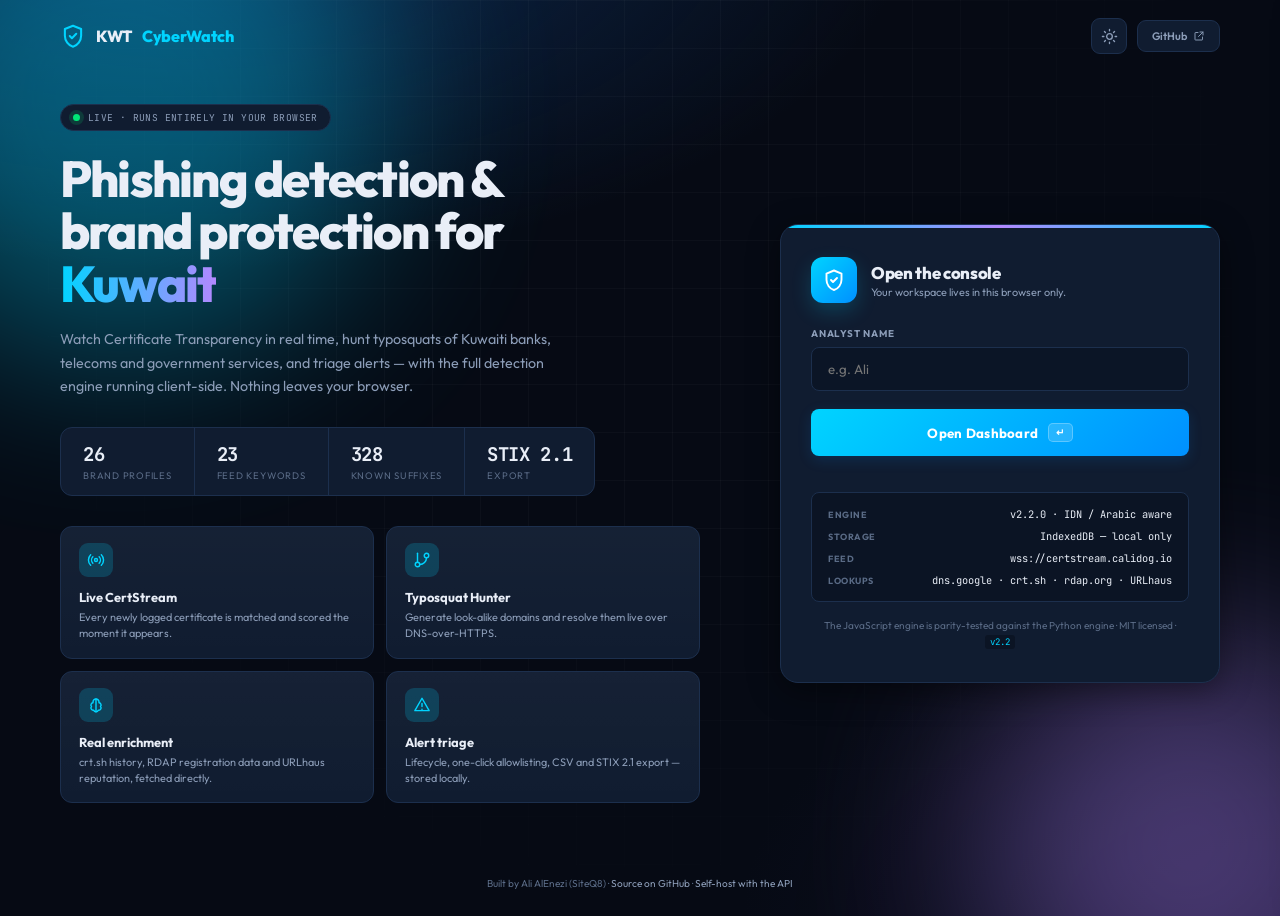
==== commit 4fefde0f: "feat(demo): analyst tooling" ====
--- a/demo/index.html
+++ b/demo/index.html
@@ -4,6 +4,9 @@
 <meta charset="UTF-8">
 <meta name="viewport" content="width=device-width, initial-scale=1.0">
 <meta name="theme-color" content="#060a14">
+<link rel="manifest" href="manifest.webmanifest">
+<meta name="apple-mobile-web-app-capable" content="yes">
+<meta name="apple-mobile-web-app-title" content="KWTCyberWatch">
 <meta name="description" content="KWTCyberWatch — Kuwait phishing detection & brand protection. Live Certificate Transparency monitoring, domain squatting detection and brand impersonation alerts, running entirely in your browser.">
 <link rel="icon" href="data:image/svg+xml,%3Csvg xmlns=%27http://www.w3.org/2000/svg%27 viewBox=%270 0 32 32%27%3E%3Cpath d=%27M16 2 4 7v9c0 7.5 5.1 14 12 16 6.9-2 12-8.5 12-16V7z%27 fill=%27%2300d4ff%27/%3E%3Cpath d=%27M16 6 8 9.3V16c0 5.2 3.4 9.9 8 11.6 4.6-1.7 8-6.4 8-11.6V9.3z%27 fill=%27%230a0e17%27/%3E%3C/svg%3E">
 <title>KWTCyberWatch v2.2 — Kuwait Phishing Detection Suite</title>
@@ -503,6 +506,93 @@
 }
 @media(max-width:480px){.feature-grid{grid-template-columns:1fr}.stats-grid{grid-template-columns:1fr 1fr}.hero h1{font-size:2rem}}
 @media(prefers-reduced-motion:reduce){*,*::before,*::after{animation-duration:.01ms!important;transition-duration:.01ms!important}}
+
+/* ── v2.2 ultra: palette, drawer, diff, sparklines, tables ── */
+.search-btn{display:inline-flex;align-items:center;gap:10px;height:36px;padding:0 10px 0 12px;border-radius:9px;border:1px solid var(--border);background:var(--bg-card);color:var(--text-muted);cursor:pointer;font-size:.78rem;min-width:260px;transition:all .15s}
+.search-btn:hover{border-color:var(--cyan-dim);color:var(--text-dim)}
+.search-btn .search-txt{flex:1;text-align:left;white-space:nowrap;overflow:hidden;text-overflow:ellipsis}
+.search-ico{width:15px;height:15px;display:inline-flex;color:var(--text-muted);flex-shrink:0}
+.search-ico svg{width:100%;height:100%}
+.kbd.dim{background:color-mix(in srgb,var(--text) 8%,transparent);border-color:var(--border);color:var(--text-muted)}
+.overlay{position:fixed;inset:0;background:#00000088;backdrop-filter:blur(6px);z-index:400;display:none;align-items:flex-start;justify-content:center;padding:10vh 16px}
+.overlay.show{display:flex;animation:fadeIn .15s ease}
+@keyframes fadeIn{from{opacity:0}to{opacity:1}}
+.palette{width:100%;max-width:640px;background:var(--bg-card);border:1px solid var(--border);border-radius:14px;box-shadow:var(--shadow);overflow:hidden;animation:pageIn .18s ease}
+.palette-input{display:flex;align-items:center;gap:12px;padding:14px 16px;border-bottom:1px solid var(--border)}
+.palette-input input{flex:1;background:transparent;border:none;outline:none;color:var(--text);font-size:1rem;font-family:var(--font-display)}
+.palette-list{max-height:min(420px,55vh);overflow-y:auto;padding:6px}
+.palette-group{font-size:.62rem;font-weight:700;text-transform:uppercase;letter-spacing:.1em;color:var(--text-muted);padding:10px 12px 4px}
+.palette-item{display:flex;align-items:center;gap:12px;padding:9px 12px;border-radius:8px;cursor:pointer;font-size:.85rem;color:var(--text)}
+.palette-item .pi-ico{width:26px;height:26px;border-radius:7px;display:grid;place-items:center;background:color-mix(in srgb,var(--text) 6%,transparent);color:var(--text-dim);flex-shrink:0}
+.palette-item .pi-ico svg{width:14px;height:14px}
+.palette-item .pi-txt{flex:1;min-width:0;overflow:hidden;text-overflow:ellipsis;white-space:nowrap}
+.palette-item .pi-sub{font-size:.68rem;color:var(--text-muted);font-family:var(--font-mono);white-space:nowrap}
+.palette-item.active{background:var(--cyan-glow);color:var(--cyan)}
+.palette-item.active .pi-ico{background:var(--cyan);color:#041018}
+.palette-foot{display:flex;gap:18px;padding:8px 16px;border-top:1px solid var(--border);font-size:.68rem;color:var(--text-muted)}
+.modal{width:100%;max-width:560px;background:var(--bg-card);border:1px solid var(--border);border-radius:14px;box-shadow:var(--shadow);padding:22px;animation:pageIn .18s ease}
+.shortcuts{display:grid;grid-template-columns:1fr 1fr;gap:8px 20px;font-size:.8rem}
+.shortcuts>div{display:flex;align-items:center;gap:6px;padding:6px 0;border-bottom:1px dashed var(--border)}
+.shortcuts>div span:last-child{margin-left:auto;color:var(--text-dim)}
+.shortcuts .kbd{background:color-mix(in srgb,var(--text) 8%,transparent);border-color:var(--border);color:var(--text)}
+.drawer-backdrop{position:fixed;inset:0;background:#00000066;z-index:300;display:none}
+.drawer-backdrop.show{display:block}
+.drawer{position:fixed;top:0;right:0;bottom:0;width:min(560px,100vw);background:var(--bg-deep);border-left:1px solid var(--border);z-index:310;transform:translateX(105%);transition:transform .28s cubic-bezier(.4,0,.2,1);display:flex;flex-direction:column;box-shadow:var(--shadow)}
+.drawer.open{transform:none}
+.drawer-head{display:flex;align-items:flex-start;justify-content:space-between;gap:12px;padding:18px 20px;border-bottom:1px solid var(--border)}
+.drawer-kicker{font-size:.65rem;text-transform:uppercase;letter-spacing:.1em;color:var(--text-muted);font-weight:700;margin-bottom:4px}
+.drawer-title{font-family:var(--font-mono);font-size:1.05rem;font-weight:700;word-break:break-all}
+.drawer-body{flex:1;overflow-y:auto;padding:18px 20px 32px}
+.drawer-sec{margin-bottom:18px}
+.drawer-sec h4{font-size:.7rem;text-transform:uppercase;letter-spacing:.08em;color:var(--text-dim);margin-bottom:8px;font-weight:700}
+.drawer-actions{display:flex;gap:6px;flex-wrap:wrap}
+.timeline{list-style:none;border-left:2px solid var(--border);margin-left:6px;padding-left:14px}
+.timeline li{position:relative;padding:4px 0 10px;font-size:.75rem;color:var(--text-dim)}
+.timeline li::before{content:'';position:absolute;left:-19px;top:9px;width:8px;height:8px;border-radius:50%;background:var(--cyan)}
+.timeline li b{color:var(--text)}
+.note-box{width:100%;min-height:70px;padding:10px;background:var(--bg-input);border:1px solid var(--border);border-radius:8px;color:var(--text);font-family:var(--font-display);font-size:.8rem;resize:vertical}
+.diff{text-transform:none;font-family:var(--font-mono);font-size:1.05rem;letter-spacing:.04em;padding:12px 14px;background:var(--bg-input);border:1px solid var(--border);border-radius:8px;word-break:break-all;line-height:1.9}
+.diff .df-eq{color:var(--text)}.diff .df-sub{background:#ff335533;color:var(--red);border-radius:3px;padding:0 2px;font-weight:700}
+.diff .df-ins{background:#ff8c0033;color:var(--orange);border-radius:3px;padding:0 2px;font-weight:700}
+.diff .df-del{background:#8899b033;color:var(--text-muted);text-decoration:line-through;border-radius:3px;padding:0 2px}
+.diff-row{display:grid;grid-template-columns:90px 1fr;gap:10px;align-items:center;margin-bottom:6px;font-size:.72rem;color:var(--text-muted);text-transform:uppercase;letter-spacing:.06em}
+.diff-legend{display:flex;gap:14px;font-size:.68rem;color:var(--text-muted);margin-top:8px}
+.char-grid{display:flex;flex-wrap:wrap;gap:6px}
+.char-cell{min-width:58px;padding:8px 6px;border:1px solid var(--border);border-radius:8px;background:var(--bg-input);text-align:center}
+.char-cell .ch{font-size:1.3rem;font-weight:700;font-family:var(--font-mono)}
+.char-cell .cp{font-size:.58rem;color:var(--text-muted);font-family:var(--font-mono)}
+.char-cell .sc{font-size:.58rem;color:var(--text-dim);text-transform:uppercase;letter-spacing:.05em}
+.char-cell.warn{border-color:var(--red-dim);background:#ff335514}.char-cell.warn .ch{color:var(--red)}
+.char-cell.arab{border-color:var(--purple-dim)}.char-cell.arab .ch{color:var(--purple)}
+.spark{position:absolute;left:0;right:0;bottom:0;width:100%;height:34px;opacity:.55;pointer-events:none}
+.spark polyline{fill:none;stroke-width:1.8;stroke-linejoin:round;stroke-linecap:round}
+.spark .area{opacity:.18}
+.stat-card:has(.spark){padding-bottom:40px}
+@media(max-width:768px){.spark{height:26px}.stat-card:has(.spark){padding-bottom:30px}}
+table.sortable th:not(.nosort){cursor:pointer;user-select:none}
+table.sortable th:not(.nosort):hover{color:var(--text)}
+table.sortable th.sorted-asc::after{content:' ↑';color:var(--cyan)}
+table.sortable th.sorted-desc::after{content:' ↓';color:var(--cyan)}
+.bulk-bar{display:none;align-items:center;gap:6px;padding:8px 12px;margin-bottom:10px;border:1px solid var(--cyan-dim);background:var(--cyan-glow);border-radius:8px;font-size:.75rem;color:var(--text)}
+.bulk-bar.show{display:flex;flex-wrap:wrap}
+.bulk-bar span{margin-right:8px;font-weight:600}
+tr.selected td{background:var(--cyan-glow)!important}
+.page-head{display:flex;justify-content:space-between;align-items:flex-start;gap:16px;flex-wrap:wrap}
+.page-actions{display:flex;gap:8px;padding-top:4px}
+.storage-bar{height:8px;border-radius:4px;background:var(--bg-input);border:1px solid var(--border);overflow:hidden}
+.storage-bar div{height:100%;width:0;background:var(--grad);transition:width .5s}
+.storage-counts{display:flex;gap:8px;flex-wrap:wrap;margin-top:10px;font-size:.7rem;color:var(--text-dim);font-family:var(--font-mono)}
+.storage-counts span{padding:3px 8px;border-radius:99px;background:color-mix(in srgb,var(--text) 6%,transparent)}
+.feed-row.new-critical{animation:flashRow 1.2s ease}
+@keyframes flashRow{0%{background:#ff335540}100%{background:transparent}}
+@media(max-width:1024px){.search-btn{min-width:0}.search-btn .search-txt,.search-btn .kbd{display:none}}
+@media(max-width:768px){.search-btn{width:36px;padding:0;justify-content:center}.shortcuts{grid-template-columns:1fr}.drawer{width:100vw}}
+@media print{
+  body *{visibility:hidden}
+  .drawer,.drawer *{visibility:visible}
+  .drawer{position:static;width:auto;transform:none;border:none;box-shadow:none;background:#fff;color:#000}
+  .drawer .icon-btn,.drawer .drawer-actions,.drawer .note-box{display:none}
+}
 </style>
 </head>
 <body>
@@ -564,9 +654,11 @@
       <div class="topbar-brand"><span class="logo" data-icon="shield"></span><h1>KWT<span>CyberWatch</span></h1><span class="topbar-badge" id="versionBadge">v2.2.0</span></div>
       <span class="feed-pill" id="feedPill" title="Live Certificate Transparency feed"><span class="glow-dot" id="feedDot"></span><span id="feedStatusText">CertStream: connecting…</span></span>
     </div>
+    <button class="search-btn" onclick="openPalette()" title="Search & commands (Ctrl+K)"><span data-icon="scanner" class="search-ico"></span><span class="search-txt">Search domains, brands, pages…</span><span class="kbd dim">Ctrl K</span></button>
     <div class="topbar-right">
       <span class="topbar-user">Analyst <strong id="currentUser">—</strong></span>
       <span class="mode-badge live pulse-dot" id="modeBadge">LOCAL ENGINE</span>
+      <button class="icon-btn" onclick="openHelp()" title="Keyboard shortcuts (?)" aria-label="Help" data-icon="help"></button>
       <button class="icon-btn theme-btn" onclick="toggleTheme()" title="Toggle light / dark" aria-label="Toggle theme" data-icon="theme"></button>
       <button class="btn-sm" onclick="leaveDashboard()">Exit</button>
     </div>
@@ -613,11 +705,11 @@
         <h2 class="page-title">Dashboard</h2>
         <p class="page-desc">Live overview — every number below is computed from real feed events, scans and alerts stored in this browser.</p>
         <div class="stats-grid">
-          <div class="stat-card cyan"><div class="stat-label">Certificates Seen</div><div class="stat-value cyan" id="statCerts">0</div><div class="stat-sub" id="statCertsSub">this session · live CT feed</div></div>
-          <div class="stat-card red"><div class="stat-label">Phishing Detected</div><div class="stat-value red" id="statPhishing">0</div><div class="stat-sub" id="statPhishingSub">score ≥ 50 in scans &amp; feed</div></div>
-          <div class="stat-card orange"><div class="stat-label">Open Alerts</div><div class="stat-value orange" id="statAlerts">0</div><div class="stat-sub" id="statAlertsSub">0 critical</div></div>
+          <div class="stat-card cyan"><div class="stat-label">Certificates Seen</div><div class="stat-value cyan" id="statCerts">0</div><div class="stat-sub" id="statCertsSub">this session · live CT feed</div><svg class="spark" id="spark-statCerts" viewBox="0 0 120 32" preserveAspectRatio="none"></svg></div>
+          <div class="stat-card red"><div class="stat-label">Phishing Detected</div><div class="stat-value red" id="statPhishing">0</div><div class="stat-sub" id="statPhishingSub">score ≥ 50 in scans &amp; feed</div><svg class="spark" id="spark-statPhishing" viewBox="0 0 120 32" preserveAspectRatio="none"></svg></div>
+          <div class="stat-card orange"><div class="stat-label">Open Alerts</div><div class="stat-value orange" id="statAlerts">0</div><div class="stat-sub" id="statAlertsSub">0 critical</div><svg class="spark" id="spark-statAlerts" viewBox="0 0 120 32" preserveAspectRatio="none"></svg></div>
           <div class="stat-card green"><div class="stat-label">Brands Protected</div><div class="stat-value green" id="statBrands">26</div><div class="stat-sub" id="statBrandsSub">Kuwait banking, telecom, government</div></div>
-          <div class="stat-card purple"><div class="stat-label">Domains Analysed</div><div class="stat-value purple" id="statDomains">0</div><div class="stat-sub" id="statDomainsSub">0 live typosquats</div></div>
+          <div class="stat-card purple"><div class="stat-label">Domains Analysed</div><div class="stat-value purple" id="statDomains">0</div><div class="stat-sub" id="statDomainsSub">0 live typosquats</div><svg class="spark" id="spark-statDomains" viewBox="0 0 120 32" preserveAspectRatio="none"></svg></div>
         </div>
         <div class="grid-2">
           <div class="card">
@@ -641,7 +733,7 @@
         <p class="page-desc">Direct WebSocket to <code>certstream.calidog.io</code>. Every certificate is matched against your keywords and scored by the detection engine in this browser.</p>
         <div class="stats-grid" style="margin-bottom:16px">
           <div class="stat-card cyan"><div class="stat-label">Feed Status</div><div class="stat-value cyan" id="csStatus" style="font-size:1.2rem">connecting</div><div class="stat-sub" id="csStatusSub">—</div></div>
-          <div class="stat-card green"><div class="stat-label">Certs / second</div><div class="stat-value green" id="certsPerSec">0</div><div class="stat-sub" id="csTotalSub">0 seen</div></div>
+          <div class="stat-card green"><div class="stat-label">Certs / second</div><div class="stat-value green" id="certsPerSec">0</div><div class="stat-sub" id="csTotalSub">0 seen</div><svg class="spark" id="spark-rate" viewBox="0 0 120 32" preserveAspectRatio="none"></svg></div>
           <div class="stat-card orange"><div class="stat-label">Keyword Matches</div><div class="stat-value orange" id="matchedToday">0</div><div class="stat-sub" id="csMatchedSub">stored locally</div></div>
           <div class="stat-card red"><div class="stat-label">High Risk (≥60)</div><div class="stat-value red" id="csHighRisk">0</div><div class="stat-sub">scored by the engine</div></div>
         </div>
@@ -649,7 +741,9 @@
           <div class="card-header">
             <span class="card-title"><span class="glow-dot"></span> Matched Certificates</span>
             <div style="display:flex;gap:8px;align-items:center">
+              <select class="api-select" id="feedBrandFilter" title="Show only certificates matching a brand"><option value="">All brands</option></select>
               <label class="checkbox" style="display:flex;align-items:center;gap:6px;color:var(--text-dim);font-size:.72rem"><input type="checkbox" id="feedOnlyRisky"> only score ≥ 40</label>
+              <label class="checkbox" style="display:flex;align-items:center;gap:6px;color:var(--text-dim);font-size:.72rem" title="Play a tone when a critical alert is raised"><input type="checkbox" id="feedSound" onchange="setSound(this.checked)"> sound</label>
               <button class="btn-sm" onclick="toggleFeed()" id="feedToggle" style="border-color:var(--green);color:var(--green)">⏸ Pause</button>
               <button class="btn-sm" onclick="reconnectFeed()">↻ Reconnect</button>
               <button class="btn-sm" onclick="replayFeed()" id="replayBtn" title="Replays a bundled synthetic sample when the live feed is unreachable">▶ Replay sample</button>
@@ -689,6 +783,7 @@
             <button class="btn" onclick="runBulkScan()" id="bulkBtn">▶ Scan All</button>
             <button class="btn secondary" onclick="loadBulkSample()">Load Sample</button>
             <button class="btn secondary" onclick="clearBulk()">Clear</button>
+            <label class="btn secondary" style="cursor:pointer">↥ Import list<input type="file" accept=".txt,.csv,.lst,text/plain,text/csv" style="display:none" onchange="importBulkFile(this.files[0]);this.value=''"></label>
             <button class="btn secondary" onclick="exportBulkCSV()" id="bulkExport" disabled>↧ Export CSV</button>
             <label class="checkbox" style="display:flex;align-items:center;gap:8px;color:var(--text-dim);font-size:.8rem;margin-left:auto"><input type="checkbox" id="bulkDns" checked> Resolve DNS</label>
           </div>
@@ -795,7 +890,7 @@
           <div class="card-header"><span class="card-title">Your Scans</span>
             <div style="display:flex;gap:8px"><button class="btn-sm" onclick="exportHistoryJSON()">↧ JSON</button><button class="btn-sm" onclick="exportHistoryCSV()">↧ CSV</button><button class="btn-sm" onclick="clearHistory()" style="border-color:var(--red);color:var(--red)">Clear</button></div>
           </div>
-          <div class="table-wrap"><table><thead><tr><th>Domain</th><th>Score</th><th>Level</th><th>Brands</th><th>Categories</th><th>Time</th></tr></thead>
+          <div class="table-wrap"><table class="sortable"><thead><tr><th>Domain</th><th>Score</th><th>Level</th><th>Brands</th><th>Categories</th><th>Time</th></tr></thead>
             <tbody id="historyTable"></tbody></table></div>
         </div>
       </div>
@@ -804,7 +899,7 @@
       <div id="page-brands" class="page">
         <h2 class="page-title">Brand Protection Monitor</h2>
         <p class="page-desc">Protected profiles with aliases and Arabic keywords. Alert counts come from your local alerts. Add your own profiles in Settings.</p>
-        <div class="table-wrap"><table><thead><tr><th>Brand</th><th>Protected Domains</th><th>Aliases / Arabic</th><th>Industry</th><th>Priority</th><th>Alerts</th><th></th></tr></thead><tbody id="brandTable"></tbody></table></div>
+        <div class="table-wrap"><table class="sortable"><thead><tr><th>Brand</th><th>Protected Domains</th><th>Aliases / Arabic</th><th>Industry</th><th>Priority</th><th>Alerts</th><th></th></tr></thead><tbody id="brandTable"></tbody></table></div>
       </div>
 
       <!-- ──── ALERTS ──── -->
@@ -827,7 +922,8 @@
               <button class="btn-sm" onclick="exportAlertsCSV()">↧ CSV</button><button class="btn-sm" onclick="exportAlertsSTIX()">↧ STIX 2.1</button>
             </div>
           </div>
-          <div class="table-wrap"><table><thead><tr><th>ID</th><th>Severity</th><th>Brand</th><th>Domain</th><th>Type</th><th>Source</th><th>Detected</th><th>Status</th><th>Actions</th></tr></thead><tbody id="alertTable"></tbody></table></div>
+          <div class="bulk-bar" id="alertBulkBar"><span id="alertBulkCount">0 selected</span><button class="act-btn" onclick="bulkAlerts('investigating')">Investigate</button><button class="act-btn" onclick="bulkAlerts('resolved')">Resolve</button><button class="act-btn danger" onclick="bulkAlerts('false_positive')">False positive</button><button class="act-btn danger" onclick="bulkAlerts('false_positive',true)">FP + allowlist</button><button class="act-btn" onclick="bulkAlertsExport()">↧ STIX</button><button class="act-btn" onclick="clearAlertSelection()">Clear</button></div>
+          <div class="table-wrap"><table class="sortable"><thead><tr><th class="nosort" style="width:28px"><input type="checkbox" id="alertSelectAll" onchange="toggleAllAlerts(this.checked)" title="Select all"></th><th>ID</th><th>Severity</th><th>Brand</th><th>Domain</th><th>Type</th><th>Source</th><th>Detected</th><th>Status</th><th class="nosort">Actions</th></tr></thead><tbody id="alertTable"></tbody></table></div>
         </div>
       </div>
 
@@ -855,8 +951,9 @@
 
       <!-- ──── ANALYTICS ──── -->
       <div id="page-analytics" class="page">
-        <h2 class="page-title">Analytics</h2>
-        <p class="page-desc">Computed from the scans, alerts and feed matches stored in this browser.</p>
+        <div class="page-head"><div><h2 class="page-title">Analytics</h2>
+        <p class="page-desc">Computed from the scans, alerts and feed matches stored in this browser.</p></div>
+        <div class="page-actions"><button class="btn secondary" onclick="exportSummaryReport()">📄 Weekly report (HTML)</button></div></div>
         <div class="stats-grid">
           <div class="stat-card cyan"><div class="stat-label">Scans (7 days)</div><div class="stat-value cyan" id="anScans">0</div></div>
           <div class="stat-card red"><div class="stat-label">Alerts (7 days)</div><div class="stat-value red" id="anAlerts">0</div></div>
@@ -937,6 +1034,16 @@
               <label class="btn-sm" style="cursor:pointer">↥ Restore<input type="file" accept="application/json" style="display:none" onchange="importAllData(this.files[0])"></label>
               <button class="btn-sm" onclick="clearAllData()" style="border-color:var(--red);color:var(--red)">Clear all local data</button>
             </div>
+            <div class="storage-panel" id="storagePanel">
+              <div class="card-header" style="margin:18px 0 10px"><span class="card-title">💾 Storage &amp; retention</span><span class="card-sub" id="storageUsage">—</span></div>
+              <div class="storage-bar"><div id="storageFill"></div></div>
+              <div id="storageCounts" class="storage-counts"></div>
+              <div style="display:flex;gap:8px;align-items:center;margin-top:10px;flex-wrap:wrap;font-size:.75rem;color:var(--text-dim)">
+                Purge scans &amp; feed matches older than <input class="api-select" id="retentionDays" type="number" min="1" max="3650" value="90" style="width:70px" onchange="saveSetting('retentionDays',Number(this.value)||90)"> days
+                <button class="act-btn" onclick="purgeOldData()">Purge now</button>
+                <button class="act-btn" id="installBtn" style="display:none" onclick="installApp()">⬇ Install app</button>
+              </div>
+            </div>
           </div>
         </div>
         <div class="card">
@@ -951,8 +1058,48 @@
 
 <div class="toast" id="toast"></div>
 
+<!-- Command palette -->
+<div class="overlay" id="paletteOverlay" onclick="if(event.target===this)closePalette()">
+  <div class="palette" role="dialog" aria-label="Search and commands">
+    <div class="palette-input"><span data-icon="scanner" class="search-ico"></span><input id="paletteInput" placeholder="Type a domain to scan, a brand to hunt, or a page…" autocomplete="off" spellcheck="false"><span class="kbd dim">esc</span></div>
+    <div class="palette-list" id="paletteList"></div>
+    <div class="palette-foot"><span><span class="kbd dim">↑↓</span> navigate</span><span><span class="kbd dim">↵</span> run</span><span><span class="kbd dim">tab</span> hunt instead</span></div>
+  </div>
+</div>
+
+<!-- Alert drawer -->
+<div class="drawer-backdrop" id="drawerBackdrop" onclick="closeDrawer()"></div>
+<aside class="drawer" id="drawer" aria-label="Alert details">
+  <div class="drawer-head"><div><div class="drawer-kicker" id="drawerKicker">Alert</div><div class="drawer-title" id="drawerTitle">—</div></div><button class="icon-btn" onclick="closeDrawer()" aria-label="Close" data-icon="close"></button></div>
+  <div class="drawer-body" id="drawerBody"></div>
+</aside>
+
+<!-- Help -->
+<div class="overlay" id="helpOverlay" onclick="if(event.target===this)closeHelp()">
+  <div class="modal" role="dialog" aria-label="Keyboard shortcuts">
+    <div class="card-header"><span class="card-title">⌨️ Keyboard shortcuts</span><button class="icon-btn" onclick="closeHelp()" aria-label="Close" data-icon="close"></button></div>
+    <div class="shortcuts">
+      <div><span class="kbd">Ctrl</span> <span class="kbd">K</span><span>Search &amp; commands</span></div>
+      <div><span class="kbd">/</span><span>Focus the domain scanner</span></div>
+      <div><span class="kbd">?</span><span>This help</span></div>
+      <div><span class="kbd">Esc</span><span>Close panels</span></div>
+      <div><span class="kbd">g</span> <span class="kbd">d</span><span>Dashboard</span></div>
+      <div><span class="kbd">g</span> <span class="kbd">f</span><span>CertStream feed</span></div>
+      <div><span class="kbd">g</span> <span class="kbd">s</span><span>Domain scanner</span></div>
+      <div><span class="kbd">g</span> <span class="kbd">b</span><span>Bulk scanner</span></div>
+      <div><span class="kbd">g</span> <span class="kbd">h</span><span>Typosquat hunter</span></div>
+      <div><span class="kbd">g</span> <span class="kbd">a</span><span>Alerts</span></div>
+      <div><span class="kbd">g</span> <span class="kbd">i</span><span>Domain intel</span></div>
+      <div><span class="kbd">g</span> <span class="kbd">n</span><span>Analytics</span></div>
+      <div><span class="kbd">g</span> <span class="kbd">t</span><span>Settings</span></div>
+    </div>
+    <p style="font-size:.72rem;color:var(--text-muted);margin-top:14px">Deep links: <code>#scan=domain</code>, <code>#hunt=brand.com</code>, <code>#intel=domain</code>, <code>#alert=ID</code>, <code>#page=alerts</code>.</p>
+  </div>
+</div>
+
 <script src="engine-data.js"></script>
 <script src="engine.js"></script>
 <script src="app.js"></script>
+<script src="features.js"></script>
 </body>
 </html>
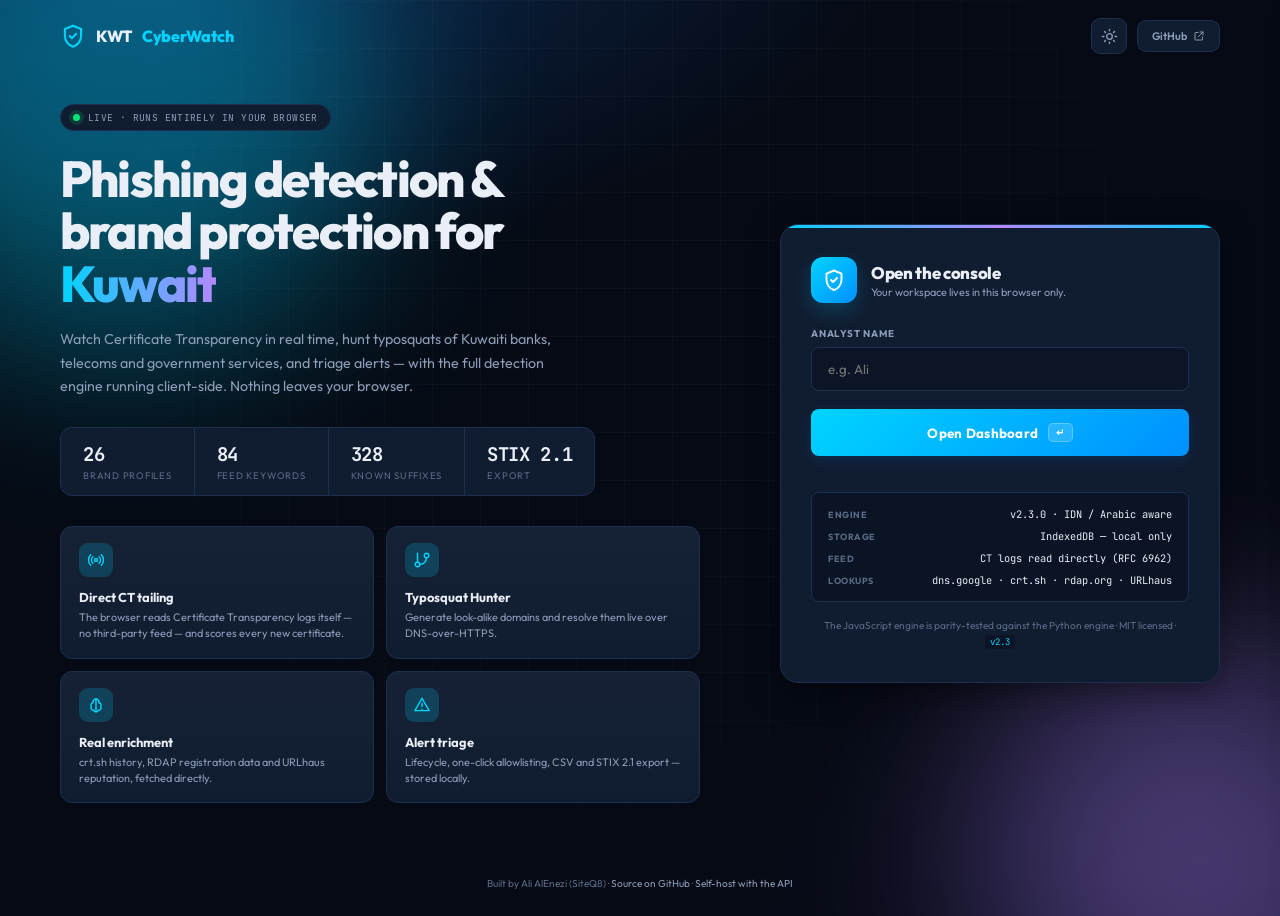
==== commit 43408f1a: "feat: direct CT log tailing" ====
--- a/demo/index.html
+++ b/demo/index.html
@@ -9,7 +9,7 @@
 <meta name="apple-mobile-web-app-title" content="KWTCyberWatch">
 <meta name="description" content="KWTCyberWatch — Kuwait phishing detection & brand protection. Live Certificate Transparency monitoring, domain squatting detection and brand impersonation alerts, running entirely in your browser.">
 <link rel="icon" href="data:image/svg+xml,%3Csvg xmlns=%27http://www.w3.org/2000/svg%27 viewBox=%270 0 32 32%27%3E%3Cpath d=%27M16 2 4 7v9c0 7.5 5.1 14 12 16 6.9-2 12-8.5 12-16V7z%27 fill=%27%2300d4ff%27/%3E%3Cpath d=%27M16 6 8 9.3V16c0 5.2 3.4 9.9 8 11.6 4.6-1.7 8-6.4 8-11.6V9.3z%27 fill=%27%230a0e17%27/%3E%3C/svg%3E">
-<title>KWTCyberWatch v2.2 — Kuwait Phishing Detection Suite</title>
+<title>KWTCyberWatch v2.3 — Kuwait Phishing Detection Suite</title>
 <link rel="preconnect" href="https://fonts.googleapis.com">
 <link href="https://fonts.googleapis.com/css2?family=JetBrains+Mono:wght@300;400;500;600;700&family=Outfit:wght@300;400;500;600;700;800&display=swap" rel="stylesheet">
 <style>
@@ -619,7 +619,7 @@
         <div><b>STIX 2.1</b><span>export</span></div>
       </div>
       <div class="feature-grid">
-        <div class="feature"><div class="f-ico" data-icon="certstream"></div><h3>Live CertStream</h3><p>Every newly logged certificate is matched and scored the moment it appears.</p></div>
+        <div class="feature"><div class="f-ico" data-icon="certstream"></div><h3>Direct CT tailing</h3><p>The browser reads Certificate Transparency logs itself — no third-party feed — and scores every new certificate.</p></div>
         <div class="feature"><div class="f-ico" data-icon="squatgen"></div><h3>Typosquat Hunter</h3><p>Generate look-alike domains and resolve them live over DNS-over-HTTPS.</p></div>
         <div class="feature"><div class="f-ico" data-icon="threatintel"></div><h3>Real enrichment</h3><p>crt.sh history, RDAP registration data and URLhaus reputation, fetched directly.</p></div>
         <div class="feature"><div class="f-ico" data-icon="alerts"></div><h3>Alert triage</h3><p>Lifecycle, one-click allowlisting, CSV and STIX 2.1 export — stored locally.</p></div>
@@ -634,13 +634,13 @@
       <button class="login-btn" onclick="enterDashboard()" id="enterBtn">Open Dashboard <span class="kbd">↵</span></button>
       <div class="login-error" id="loginError"></div>
       <div class="entry-meta">
-        <div><span class="k">Engine</span><span class="v" id="lsVersion">v2.2.0 · IDN / Arabic aware</span></div>
+        <div><span class="k">Engine</span><span class="v" id="lsVersion">v2.3.0 · IDN / Arabic aware</span></div>
         <div><span class="k">Storage</span><span class="v">IndexedDB — local only</span></div>
-        <div><span class="k">Feed</span><span class="v">wss://certstream.calidog.io</span></div>
+        <div><span class="k">Feed</span><span class="v">CT logs read directly (RFC 6962)</span></div>
         <div><span class="k">Lookups</span><span class="v">dns.google · crt.sh · rdap.org · URLhaus</span></div>
       </div>
       <div id="apiHint" style="display:none;margin-top:10px;padding:10px;background:rgba(0,212,255,.08);border:1px solid var(--cyan-dim);border-radius:var(--radius-sm);font-size:.72rem;color:var(--cyan)"></div>
-      <div class="login-hint" id="loginHint">The JavaScript engine is parity-tested against the Python engine · MIT licensed · <code>v2.2</code></div>
+      <div class="login-hint" id="loginHint">The JavaScript engine is parity-tested against the Python engine · MIT licensed · <code>v2.3</code></div>
     </aside>
   </main>
   <footer class="landing-foot">Built by Ali AlEnezi (SiteQ8) · <a href="https://github.com/SiteQ8/KWTCyberWatch" target="_blank" rel="noopener">Source on GitHub</a> · <a href="https://github.com/SiteQ8/KWTCyberWatch#-quick-start" target="_blank" rel="noopener">Self-host with the API</a></footer>
@@ -651,7 +651,7 @@
   <div class="topbar">
     <div class="topbar-left">
       <button class="icon-btn menu-btn" onclick="toggleSidebar()" aria-label="Open menu" data-icon="menu"></button>
-      <div class="topbar-brand"><span class="logo" data-icon="shield"></span><h1>KWT<span>CyberWatch</span></h1><span class="topbar-badge" id="versionBadge">v2.2.0</span></div>
+      <div class="topbar-brand"><span class="logo" data-icon="shield"></span><h1>KWT<span>CyberWatch</span></h1><span class="topbar-badge" id="versionBadge">v2.3.0</span></div>
       <span class="feed-pill" id="feedPill" title="Live Certificate Transparency feed"><span class="glow-dot" id="feedDot"></span><span id="feedStatusText">CertStream: connecting…</span></span>
     </div>
     <button class="search-btn" onclick="openPalette()" title="Search & commands (Ctrl+K)"><span data-icon="scanner" class="search-ico"></span><span class="search-txt">Search domains, brands, pages…</span><span class="kbd dim">Ctrl K</span></button>
@@ -670,7 +670,7 @@
       <div class="sidebar-section">
         <div class="sidebar-section-title">Main</div>
         <div class="nav-item active" data-page="dashboard" onclick="showPage('dashboard',this)"><span class="nav-icon" data-icon="dashboard"></span> Dashboard</div>
-        <div class="nav-item" data-page="certstream" onclick="showPage('certstream',this)"><span class="nav-icon" data-icon="certstream"></span> CertStream Live <span class="nav-badge" id="feedCount">0</span></div>
+        <div class="nav-item" data-page="certstream" onclick="showPage('certstream',this)"><span class="nav-icon" data-icon="certstream"></span> CT Live Feed <span class="nav-badge" id="feedCount">0</span></div>
         <div class="nav-item" data-page="scanner" onclick="showPage('scanner',this)"><span class="nav-icon" data-icon="scanner"></span> Domain Scanner</div>
         <div class="nav-item" data-page="bulk" onclick="showPage('bulk',this)"><span class="nav-icon" data-icon="bulk"></span> Bulk Scanner</div>
         <div class="nav-item" data-page="squatgen" onclick="showPage('squatgen',this)"><span class="nav-icon" data-icon="squatgen"></span> Typosquat Hunter</div>
@@ -695,7 +695,7 @@
         <div class="nav-item" data-page="notifications" onclick="showPage('notifications',this)"><span class="nav-icon" data-icon="notifications"></span> Notifications</div>
         <div class="nav-item" data-page="settings" onclick="showPage('settings',this)"><span class="nav-icon" data-icon="settings"></span> Settings</div>
       </div>
-      <div class="sidebar-foot"><a href="https://github.com/SiteQ8/KWTCyberWatch" target="_blank" rel="noopener">GitHub ↗</a><span id="sbVersion">v2.2.0</span></div>
+      <div class="sidebar-foot"><a href="https://github.com/SiteQ8/KWTCyberWatch" target="_blank" rel="noopener">GitHub ↗</a><span id="sbVersion">v2.3.0</span></div>
     </nav>
 
     <div class="main">
@@ -729,8 +729,8 @@
 
       <!-- ──── CERTSTREAM ──── -->
       <div id="page-certstream" class="page">
-        <h2 class="page-title">CertStream Live Feed</h2>
-        <p class="page-desc">Direct WebSocket to <code>certstream.calidog.io</code>. Every certificate is matched against your keywords and scored by the detection engine in this browser.</p>
+        <h2 class="page-title">Certificate Transparency Live Feed</h2>
+        <p class="page-desc">This browser reads public CT logs directly (<code>get-sth</code> / <code>get-entries</code>) and parses every certificate itself — no CertStream or other third-party feed. Each hostname is matched against your keywords and scored by the engine.</p>
         <div class="stats-grid" style="margin-bottom:16px">
           <div class="stat-card cyan"><div class="stat-label">Feed Status</div><div class="stat-value cyan" id="csStatus" style="font-size:1.2rem">connecting</div><div class="stat-sub" id="csStatusSub">—</div></div>
           <div class="stat-card green"><div class="stat-label">Certs / second</div><div class="stat-value green" id="certsPerSec">0</div><div class="stat-sub" id="csTotalSub">0 seen</div><svg class="spark" id="spark-rate" viewBox="0 0 120 32" preserveAspectRatio="none"></svg></div>
@@ -751,12 +751,24 @@
           </div>
           <div class="feed-container" id="liveFeed"><div style="padding:16px;color:var(--text-muted)">Waiting for the first matching certificate…</div></div>
         </div>
+        <div class="card">
+          <div class="card-header"><span class="card-title">🗂 CT logs being tailed</span>
+            <div style="display:flex;gap:14px;align-items:center;font-size:.72rem;color:var(--text-dim);flex-wrap:wrap">
+              <span>live <strong id="ctLogsLive" style="font-family:var(--font-mono);color:var(--text)">—</strong></span>
+              <span>entries parsed <strong id="ctEntries" style="font-family:var(--font-mono);color:var(--text)">0</strong></span>
+              <span title="Share of new log entries this session that were actually read (the rest were skipped to keep up)">coverage <strong id="ctCoverage" style="font-family:var(--font-mono);color:var(--text)">—</strong></span>
+              <span id="ctErrors" style="font-family:var(--font-mono)">0 errors</span>
+            </div>
+          </div>
+          <div class="table-wrap"><table><thead><tr><th>Log</th><th>State</th><th>Tree size</th><th>Read</th><th>Rate</th><th>Skipped</th></tr></thead><tbody id="ctLogTable"><tr><td colspan="6" style="color:var(--text-muted);font-size:.75rem;padding:14px">Not started</td></tr></tbody></table></div>
+          <p style="font-size:.7rem;color:var(--text-muted);margin-top:10px">Logs are discovered from Google's public CT log list, falling back to built-in shards. A log that blocks cross-origin requests or is offline is skipped automatically. Add your own log URLs under Settings → Engine &amp; feed.</p>
+        </div>
       </div>
 
       <!-- ──── SCANNER ──── -->
       <div id="page-scanner" class="page">
         <h2 class="page-title">Domain Scanner</h2>
-        <p class="page-desc">Phishing heuristics, brand impersonation and squatting analysis by the v2.2 engine, enriched live with DNS, Certificate Transparency and RDAP.</p>
+        <p class="page-desc">Phishing heuristics, brand impersonation and squatting analysis by the v2.3 engine, enriched live with DNS, Certificate Transparency and RDAP.</p>
         <div class="scanner-box">
           <input class="scanner-input" id="scanInput" placeholder="Enter a domain or URL (e.g., nbk-secure-login.xyz, nbк.com)" onkeydown="if(event.key==='Enter')scanDomain()">
           <button class="scan-btn" id="scanBtn" onclick="scanDomain()">🔍 Analyze</button>
@@ -930,7 +942,12 @@
       <!-- ──── SIGHTINGS ──── -->
       <div id="page-sightings" class="page">
         <h2 class="page-title">🎯 Typosquat Sightings</h2>
-        <p class="page-desc">Look-alike domains of protected brands that resolved when checked by the Typosquat Hunter.</p>
+        <p class="page-desc">Look-alike domains of protected brands that resolved when checked by the Typosquat Hunter or the automatic Watchtower sweep.</p>
+        <div class="card" style="display:flex;align-items:center;gap:14px;flex-wrap:wrap;padding:14px 18px">
+          <label class="toggle"><input type="checkbox" id="wtToggle" onchange="setWatchtower(this.checked)"><span class="toggle-slider"></span></label>
+          <div style="flex:1;min-width:220px"><strong style="font-size:.9rem">🗼 Watchtower</strong><div id="wtStatus" style="font-size:.74rem;color:var(--text-dim);margin-top:2px">—</div></div>
+          <button class="btn-sm" onclick="runWatchtowerNow()">▶ Sweep now</button>
+        </div>
         <div class="stats-grid" style="margin-bottom:16px">
           <div class="stat-card red"><div class="stat-label">New</div><div class="stat-value red" id="sgNew">0</div></div>
           <div class="stat-card orange"><div class="stat-label">Monitoring</div><div class="stat-value orange" id="sgMonitoring">0</div></div>
@@ -1026,7 +1043,10 @@
             <div class="card-header"><span class="card-title">⚙️ Engine &amp; feed</span></div>
             <div class="notif-field"><label>Store feed matches with score ≥</label><input id="setFeedMinScore" type="number" min="0" max="100" value="0" onchange="saveSetting('feedMinScore',Number(this.value))"></div>
             <div class="notif-field"><label>Raise alerts from feed for severity ≥</label><select class="api-select" id="setFeedAlertSeverity" style="width:100%" onchange="saveSetting('feedAlertSeverity',this.value)"><option value="critical">critical</option><option value="high" selected>high</option><option value="medium">medium</option><option value="low">low</option></select></div>
-            <div class="notif-field"><label>CertStream URL</label><input id="setCertstreamUrl" value="wss://certstream.calidog.io/" onchange="saveSetting('certstreamUrl',this.value.trim())"></div>
+            <div class="notif-field"><label>Live feed source</label><select class="api-select" id="setFeedSource" style="width:100%" onchange="saveSetting('feedSource',this.value);reconnectFeed()"><option value="ctlogs">Read CT logs directly (recommended, no third party)</option><option value="certstream">CertStream WebSocket (legacy)</option></select></div>
+            <div class="notif-field"><label>Extra CT log URLs (one per line, optional)</label><textarea class="bulk-textarea" id="setCtLogs" style="min-height:60px" placeholder="https://ct.googleapis.com/logs/us1/argon2026h2/" onchange="saveSetting('ctLogs',this.value.split(/\n/).map(s=>s.trim()).filter(Boolean));reconnectFeed()"></textarea></div>
+            <div class="notif-field" style="display:flex;align-items:center;gap:10px"><label class="toggle" style="margin:0"><input type="checkbox" id="setWatchtower" onchange="setWatchtower(this.checked)"><span class="toggle-slider"></span></label><span style="font-size:.78rem">Watchtower brand sweeps every <input class="api-select" id="setWatchtowerMinutes" type="number" min="5" max="720" value="20" style="width:64px" onchange="saveSetting('watchtowerMinutes',Number(this.value)||20)"> min</span></div>
+            <div class="notif-field"><label>CertStream URL (legacy source only)</label><input id="setCertstreamUrl" value="wss://certstream.calidog.io/" onchange="saveSetting('certstreamUrl',this.value.trim())"></div>
             <div class="notif-field"><label>Backend API base URL (optional)</label><input id="setApiUrl" placeholder="http://localhost:5000" onchange="saveSetting('apiUrl',this.value.trim());checkApi()"></div>
             <div id="apiStatus" style="font-size:.72rem;color:var(--text-dim);margin-top:4px">API: not configured</div>
             <div style="display:flex;gap:8px;margin-top:14px;flex-wrap:wrap">
@@ -1101,5 +1121,6 @@
 <script src="engine.js"></script>
 <script src="app.js"></script>
 <script src="features.js"></script>
+<script src="discovery.js"></script>
 </body>
 </html>
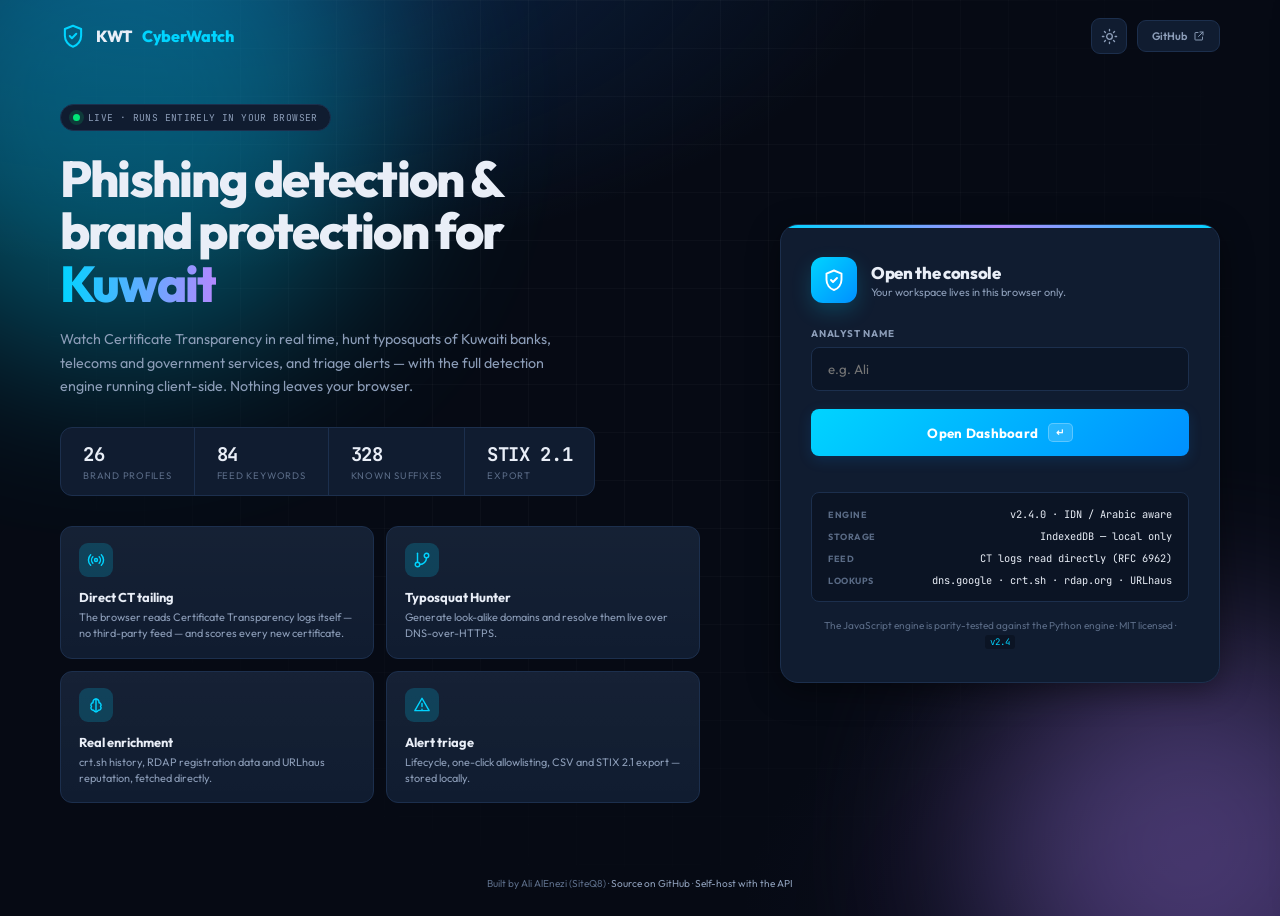
==== commit 32a19edc: "feat: Static CT logs" ====
--- a/demo/index.html
+++ b/demo/index.html
@@ -9,7 +9,7 @@
 <meta name="apple-mobile-web-app-title" content="KWTCyberWatch">
 <meta name="description" content="KWTCyberWatch — Kuwait phishing detection & brand protection. Live Certificate Transparency monitoring, domain squatting detection and brand impersonation alerts, running entirely in your browser.">
 <link rel="icon" href="data:image/svg+xml,%3Csvg xmlns=%27http://www.w3.org/2000/svg%27 viewBox=%270 0 32 32%27%3E%3Cpath d=%27M16 2 4 7v9c0 7.5 5.1 14 12 16 6.9-2 12-8.5 12-16V7z%27 fill=%27%2300d4ff%27/%3E%3Cpath d=%27M16 6 8 9.3V16c0 5.2 3.4 9.9 8 11.6 4.6-1.7 8-6.4 8-11.6V9.3z%27 fill=%27%230a0e17%27/%3E%3C/svg%3E">
-<title>KWTCyberWatch v2.3 — Kuwait Phishing Detection Suite</title>
+<title>KWTCyberWatch v2.4 — Kuwait Phishing Detection Suite</title>
 <link rel="preconnect" href="https://fonts.googleapis.com">
 <link href="https://fonts.googleapis.com/css2?family=JetBrains+Mono:wght@300;400;500;600;700&family=Outfit:wght@300;400;500;600;700;800&display=swap" rel="stylesheet">
 <style>
@@ -579,6 +579,8 @@
 tr.selected td{background:var(--cyan-glow)!important}
 .page-head{display:flex;justify-content:space-between;align-items:flex-start;gap:16px;flex-wrap:wrap}
 .page-actions{display:flex;gap:8px;padding-top:4px}
+.rule-list{display:flex;flex-direction:column;gap:6px}
+.rule-row{display:flex;align-items:center;gap:10px;padding:6px 10px;border:1px solid var(--border);border-radius:8px;background:var(--bg-deep)}
 .storage-bar{height:8px;border-radius:4px;background:var(--bg-input);border:1px solid var(--border);overflow:hidden}
 .storage-bar div{height:100%;width:0;background:var(--grad);transition:width .5s}
 .storage-counts{display:flex;gap:8px;flex-wrap:wrap;margin-top:10px;font-size:.7rem;color:var(--text-dim);font-family:var(--font-mono)}
@@ -634,13 +636,13 @@
       <button class="login-btn" onclick="enterDashboard()" id="enterBtn">Open Dashboard <span class="kbd">↵</span></button>
       <div class="login-error" id="loginError"></div>
       <div class="entry-meta">
-        <div><span class="k">Engine</span><span class="v" id="lsVersion">v2.3.0 · IDN / Arabic aware</span></div>
+        <div><span class="k">Engine</span><span class="v" id="lsVersion">v2.4.0 · IDN / Arabic aware</span></div>
         <div><span class="k">Storage</span><span class="v">IndexedDB — local only</span></div>
         <div><span class="k">Feed</span><span class="v">CT logs read directly (RFC 6962)</span></div>
         <div><span class="k">Lookups</span><span class="v">dns.google · crt.sh · rdap.org · URLhaus</span></div>
       </div>
       <div id="apiHint" style="display:none;margin-top:10px;padding:10px;background:rgba(0,212,255,.08);border:1px solid var(--cyan-dim);border-radius:var(--radius-sm);font-size:.72rem;color:var(--cyan)"></div>
-      <div class="login-hint" id="loginHint">The JavaScript engine is parity-tested against the Python engine · MIT licensed · <code>v2.3</code></div>
+      <div class="login-hint" id="loginHint">The JavaScript engine is parity-tested against the Python engine · MIT licensed · <code>v2.4</code></div>
     </aside>
   </main>
   <footer class="landing-foot">Built by Ali AlEnezi (SiteQ8) · <a href="https://github.com/SiteQ8/KWTCyberWatch" target="_blank" rel="noopener">Source on GitHub</a> · <a href="https://github.com/SiteQ8/KWTCyberWatch#-quick-start" target="_blank" rel="noopener">Self-host with the API</a></footer>
@@ -651,7 +653,7 @@
   <div class="topbar">
     <div class="topbar-left">
       <button class="icon-btn menu-btn" onclick="toggleSidebar()" aria-label="Open menu" data-icon="menu"></button>
-      <div class="topbar-brand"><span class="logo" data-icon="shield"></span><h1>KWT<span>CyberWatch</span></h1><span class="topbar-badge" id="versionBadge">v2.3.0</span></div>
+      <div class="topbar-brand"><span class="logo" data-icon="shield"></span><h1>KWT<span>CyberWatch</span></h1><span class="topbar-badge" id="versionBadge">v2.4.0</span></div>
       <span class="feed-pill" id="feedPill" title="Live Certificate Transparency feed"><span class="glow-dot" id="feedDot"></span><span id="feedStatusText">CertStream: connecting…</span></span>
     </div>
     <button class="search-btn" onclick="openPalette()" title="Search & commands (Ctrl+K)"><span data-icon="scanner" class="search-ico"></span><span class="search-txt">Search domains, brands, pages…</span><span class="kbd dim">Ctrl K</span></button>
@@ -695,7 +697,7 @@
         <div class="nav-item" data-page="notifications" onclick="showPage('notifications',this)"><span class="nav-icon" data-icon="notifications"></span> Notifications</div>
         <div class="nav-item" data-page="settings" onclick="showPage('settings',this)"><span class="nav-icon" data-icon="settings"></span> Settings</div>
       </div>
-      <div class="sidebar-foot"><a href="https://github.com/SiteQ8/KWTCyberWatch" target="_blank" rel="noopener">GitHub ↗</a><span id="sbVersion">v2.3.0</span></div>
+      <div class="sidebar-foot"><a href="https://github.com/SiteQ8/KWTCyberWatch" target="_blank" rel="noopener">GitHub ↗</a><span id="sbVersion">v2.4.0</span></div>
     </nav>
 
     <div class="main">
@@ -768,7 +770,7 @@
       <!-- ──── SCANNER ──── -->
       <div id="page-scanner" class="page">
         <h2 class="page-title">Domain Scanner</h2>
-        <p class="page-desc">Phishing heuristics, brand impersonation and squatting analysis by the v2.3 engine, enriched live with DNS, Certificate Transparency and RDAP.</p>
+        <p class="page-desc">Phishing heuristics, brand impersonation and squatting analysis by the v2.4 engine, enriched live with DNS, Certificate Transparency and RDAP.</p>
         <div class="scanner-box">
           <input class="scanner-input" id="scanInput" placeholder="Enter a domain or URL (e.g., nbk-secure-login.xyz, nbк.com)" onkeydown="if(event.key==='Enter')scanDomain()">
           <button class="scan-btn" id="scanBtn" onclick="scanDomain()">🔍 Analyze</button>
@@ -1040,11 +1042,25 @@
             <div id="customBrandList" style="margin-top:10px;font-size:.78rem"></div>
           </div>
           <div class="card">
+            <div class="card-header"><span class="card-title">🧪 Detection rules</span><span class="card-sub">regex · applied to the live feed and scans</span></div>
+            <div id="ruleList" class="rule-list"></div>
+            <div style="display:grid;grid-template-columns:1fr 2fr auto auto;gap:8px;margin-top:12px;align-items:center">
+              <input class="api-select" id="ruleName" placeholder="Rule name (e.g. Civil ID lure)">
+              <input class="api-select" id="rulePattern" placeholder="pattern, e.g. (civil|paci).*(id|kw)" onkeydown="if(event.key==='Enter')addRule()">
+              <select class="api-select" id="ruleSeverity"><option value="critical">critical</option><option value="high" selected>high</option><option value="medium">medium</option><option value="low">low</option></select>
+              <button class="act-btn" onclick="addRule()">＋ Add</button>
+            </div>
+            <div style="display:flex;gap:8px;align-items:center;margin-top:10px;font-size:.74rem;color:var(--text-dim)">Test: <input class="api-select" id="ruleTest" placeholder="hostname" style="flex:1" oninput="testRules()"><span id="ruleTestResult"></span></div>
+            <p style="font-size:.7rem;color:var(--text-muted);margin-top:8px">Examples: <code>civil-?id</code>, <code>(kw|kuwait).*(gov|fines|visa)</code>, <code>^(secure|login|verify)-.*\.(xyz|top|icu)$</code>. Matches raise a <em>custom_rule</em> alert with the chosen severity.</p>
+          </div>
+          <div class="card">
             <div class="card-header"><span class="card-title">⚙️ Engine &amp; feed</span></div>
             <div class="notif-field"><label>Store feed matches with score ≥</label><input id="setFeedMinScore" type="number" min="0" max="100" value="0" onchange="saveSetting('feedMinScore',Number(this.value))"></div>
             <div class="notif-field"><label>Raise alerts from feed for severity ≥</label><select class="api-select" id="setFeedAlertSeverity" style="width:100%" onchange="saveSetting('feedAlertSeverity',this.value)"><option value="critical">critical</option><option value="high" selected>high</option><option value="medium">medium</option><option value="low">low</option></select></div>
             <div class="notif-field"><label>Live feed source</label><select class="api-select" id="setFeedSource" style="width:100%" onchange="saveSetting('feedSource',this.value);reconnectFeed()"><option value="ctlogs">Read CT logs directly (recommended, no third party)</option><option value="certstream">CertStream WebSocket (legacy)</option></select></div>
-            <div class="notif-field"><label>Extra CT log URLs (one per line, optional)</label><textarea class="bulk-textarea" id="setCtLogs" style="min-height:60px" placeholder="https://ct.googleapis.com/logs/us1/argon2026h2/" onchange="saveSetting('ctLogs',this.value.split(/\n/).map(s=>s.trim()).filter(Boolean));reconnectFeed()"></textarea></div>
+            <div class="notif-field" style="display:flex;align-items:center;gap:10px"><label class="toggle" style="margin:0"><input type="checkbox" id="setDeepMatch" onchange="saveSetting('feedDeepMatch',this.checked)"><span class="toggle-slider"></span></label><span style="font-size:.78rem">Deep match — run the brand engine on every certificate, not only keyword hits (catches typos and homoglyphs such as <code>nbк.com</code>)</span></div>
+            <div class="notif-field" style="display:flex;align-items:center;gap:10px"><label class="toggle" style="margin:0"><input type="checkbox" id="setAutoEnrich" onchange="saveSetting('autoEnrich',this.checked)"><span class="toggle-slider"></span></label><span style="font-size:.78rem">Auto-enrich new feed alerts with DNS and registration age (DoH + RDAP)</span></div>
+            <div class="notif-field"><label>Extra CT log URLs (one per line; append <code>static</code> for Static CT API logs)</label><textarea class="bulk-textarea" id="setCtLogs" style="min-height:60px" placeholder="https://ct.googleapis.com/logs/us1/argon2026h2/" onchange="saveSetting('ctLogs',this.value.split(/\n/).map(s=>s.trim()).filter(Boolean));reconnectFeed()"></textarea></div>
             <div class="notif-field" style="display:flex;align-items:center;gap:10px"><label class="toggle" style="margin:0"><input type="checkbox" id="setWatchtower" onchange="setWatchtower(this.checked)"><span class="toggle-slider"></span></label><span style="font-size:.78rem">Watchtower brand sweeps every <input class="api-select" id="setWatchtowerMinutes" type="number" min="5" max="720" value="20" style="width:64px" onchange="saveSetting('watchtowerMinutes',Number(this.value)||20)"> min</span></div>
             <div class="notif-field"><label>CertStream URL (legacy source only)</label><input id="setCertstreamUrl" value="wss://certstream.calidog.io/" onchange="saveSetting('certstreamUrl',this.value.trim())"></div>
             <div class="notif-field"><label>Backend API base URL (optional)</label><input id="setApiUrl" placeholder="http://localhost:5000" onchange="saveSetting('apiUrl',this.value.trim());checkApi()"></div>
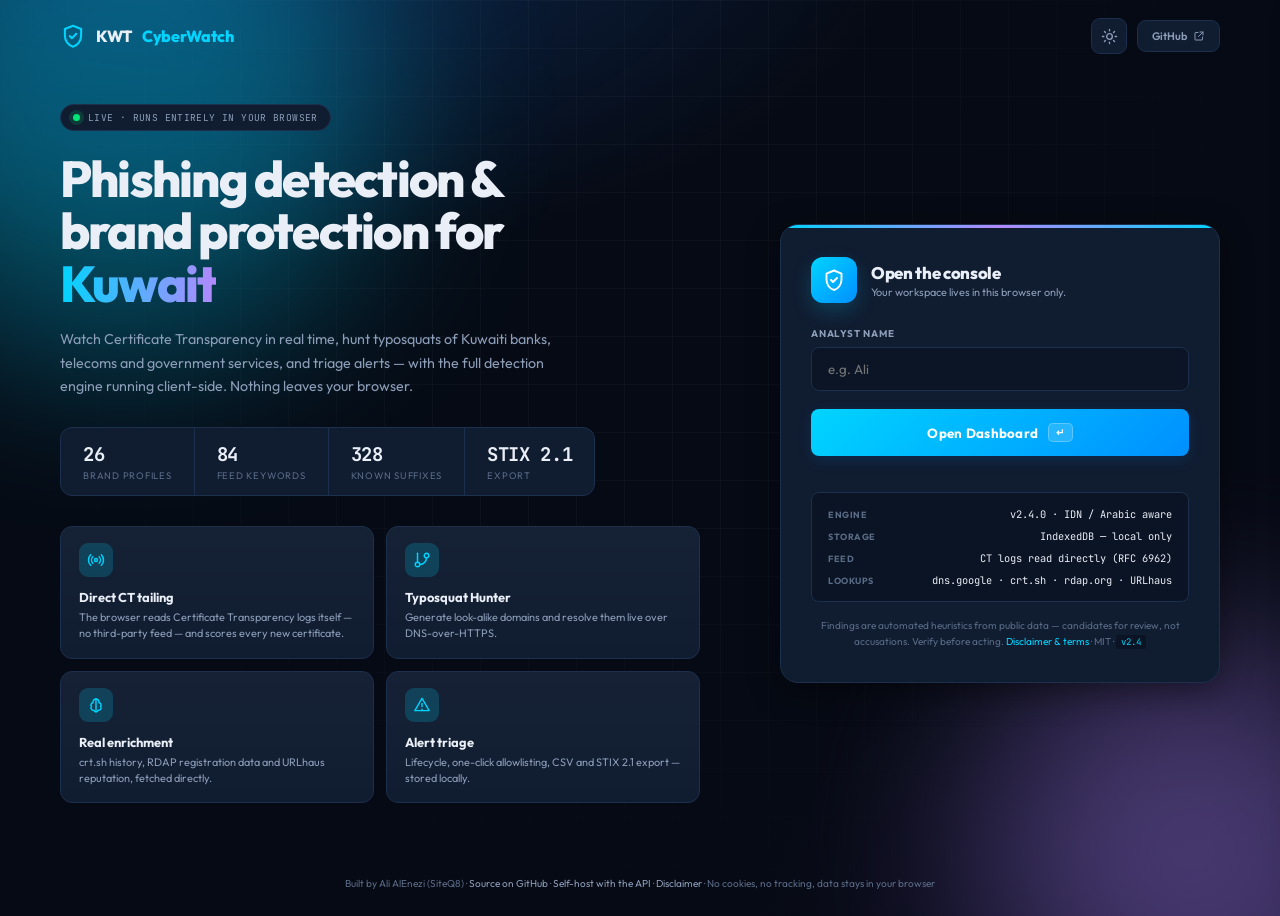
==== commit 2d3ffdb9: "feat: scheduled relay feed, disclaimer and terms of use" ====
--- a/demo/index.html
+++ b/demo/index.html
@@ -642,10 +642,10 @@
         <div><span class="k">Lookups</span><span class="v">dns.google · crt.sh · rdap.org · URLhaus</span></div>
       </div>
       <div id="apiHint" style="display:none;margin-top:10px;padding:10px;background:rgba(0,212,255,.08);border:1px solid var(--cyan-dim);border-radius:var(--radius-sm);font-size:.72rem;color:var(--cyan)"></div>
-      <div class="login-hint" id="loginHint">The JavaScript engine is parity-tested against the Python engine · MIT licensed · <code>v2.4</code></div>
+      <div class="login-hint" id="loginHint">Findings are automated heuristics from public data — candidates for review, not accusations. Verify before acting. <a href="../DISCLAIMER.md" target="_blank" rel="noopener">Disclaimer &amp; terms</a> · MIT · <code>v2.4</code></div>
     </aside>
   </main>
-  <footer class="landing-foot">Built by Ali AlEnezi (SiteQ8) · <a href="https://github.com/SiteQ8/KWTCyberWatch" target="_blank" rel="noopener">Source on GitHub</a> · <a href="https://github.com/SiteQ8/KWTCyberWatch#-quick-start" target="_blank" rel="noopener">Self-host with the API</a></footer>
+  <footer class="landing-foot">Built by Ali AlEnezi (SiteQ8) · <a href="https://github.com/SiteQ8/KWTCyberWatch" target="_blank" rel="noopener">Source on GitHub</a> · <a href="https://github.com/SiteQ8/KWTCyberWatch#-quick-start" target="_blank" rel="noopener">Self-host with the API</a> · <a href="https://github.com/SiteQ8/KWTCyberWatch/blob/main/DISCLAIMER.md" target="_blank" rel="noopener">Disclaimer</a> · No cookies, no tracking, data stays in your browser</footer>
 </div>
 
 <!-- ═══════════ MAIN APP ═══════════ -->
@@ -697,7 +697,7 @@
         <div class="nav-item" data-page="notifications" onclick="showPage('notifications',this)"><span class="nav-icon" data-icon="notifications"></span> Notifications</div>
         <div class="nav-item" data-page="settings" onclick="showPage('settings',this)"><span class="nav-icon" data-icon="settings"></span> Settings</div>
       </div>
-      <div class="sidebar-foot"><a href="https://github.com/SiteQ8/KWTCyberWatch" target="_blank" rel="noopener">GitHub ↗</a><span id="sbVersion">v2.4.0</span></div>
+      <div class="sidebar-foot"><a href="https://github.com/SiteQ8/KWTCyberWatch" target="_blank" rel="noopener">GitHub ↗</a><a href="https://github.com/SiteQ8/KWTCyberWatch/blob/main/DISCLAIMER.md" target="_blank" rel="noopener" title="Findings are heuristics, not accusations">Disclaimer</a><span id="sbVersion">v2.4.0</span></div>
     </nav>
 
     <div class="main">
@@ -760,10 +760,11 @@
               <span>entries parsed <strong id="ctEntries" style="font-family:var(--font-mono);color:var(--text)">0</strong></span>
               <span title="Share of new log entries this session that were actually read (the rest were skipped to keep up)">coverage <strong id="ctCoverage" style="font-family:var(--font-mono);color:var(--text)">—</strong></span>
               <span id="ctErrors" style="font-family:var(--font-mono)">0 errors</span>
+              <span id="relayStatus" style="font-family:var(--font-mono)" title="Matches published every 30 minutes by the project's own tailer running in GitHub Actions">Relay feed: —</span>
             </div>
           </div>
           <div class="table-wrap"><table><thead><tr><th>Log</th><th>State</th><th>Tree size</th><th>Read</th><th>Rate</th><th>Skipped</th></tr></thead><tbody id="ctLogTable"><tr><td colspan="6" style="color:var(--text-muted);font-size:.75rem;padding:14px">Not started</td></tr></tbody></table></div>
-          <p style="font-size:.7rem;color:var(--text-muted);margin-top:10px">Logs are discovered from Google's public CT log list, falling back to built-in shards. A log that blocks cross-origin requests or is offline is skipped automatically. Add your own log URLs under Settings → Engine &amp; feed.</p>
+          <p style="font-size:.7rem;color:var(--text-muted);margin-top:10px">Logs are discovered from Google's public CT log list, falling back to built-in shards. A log that blocks cross-origin requests or is offline is skipped automatically. Independently, the <strong>relay feed</strong> carries matches found by the project's own tailer running on a schedule in GitHub Actions and published to this site, so Kuwait matches keep arriving even when a browser cannot read a log directly.</p>
         </div>
       </div>
 
@@ -1060,6 +1061,7 @@
             <div class="notif-field"><label>Live feed source</label><select class="api-select" id="setFeedSource" style="width:100%" onchange="saveSetting('feedSource',this.value);reconnectFeed()"><option value="ctlogs">Read CT logs directly (recommended, no third party)</option><option value="certstream">CertStream WebSocket (legacy)</option></select></div>
             <div class="notif-field" style="display:flex;align-items:center;gap:10px"><label class="toggle" style="margin:0"><input type="checkbox" id="setDeepMatch" onchange="saveSetting('feedDeepMatch',this.checked)"><span class="toggle-slider"></span></label><span style="font-size:.78rem">Deep match — run the brand engine on every certificate, not only keyword hits (catches typos and homoglyphs such as <code>nbк.com</code>)</span></div>
             <div class="notif-field" style="display:flex;align-items:center;gap:10px"><label class="toggle" style="margin:0"><input type="checkbox" id="setAutoEnrich" onchange="saveSetting('autoEnrich',this.checked)"><span class="toggle-slider"></span></label><span style="font-size:.78rem">Auto-enrich new feed alerts with DNS and registration age (DoH + RDAP)</span></div>
+            <div class="notif-field"><label>Relay feed URL (blank = this site's <code>feed/latest.json</code>)</label><input id="setRelayUrl" placeholder="https://siteq8.github.io/KWTCyberWatch/demo/feed/latest.json" onchange="saveSetting('relayUrl',this.value.trim());reconnectFeed()"></div>
             <div class="notif-field"><label>Extra CT log URLs (one per line; append <code>static</code> for Static CT API logs)</label><textarea class="bulk-textarea" id="setCtLogs" style="min-height:60px" placeholder="https://ct.googleapis.com/logs/us1/argon2026h2/" onchange="saveSetting('ctLogs',this.value.split(/\n/).map(s=>s.trim()).filter(Boolean));reconnectFeed()"></textarea></div>
             <div class="notif-field" style="display:flex;align-items:center;gap:10px"><label class="toggle" style="margin:0"><input type="checkbox" id="setWatchtower" onchange="setWatchtower(this.checked)"><span class="toggle-slider"></span></label><span style="font-size:.78rem">Watchtower brand sweeps every <input class="api-select" id="setWatchtowerMinutes" type="number" min="5" max="720" value="20" style="width:64px" onchange="saveSetting('watchtowerMinutes',Number(this.value)||20)"> min</span></div>
             <div class="notif-field"><label>CertStream URL (legacy source only)</label><input id="setCertstreamUrl" value="wss://certstream.calidog.io/" onchange="saveSetting('certstreamUrl',this.value.trim())"></div>
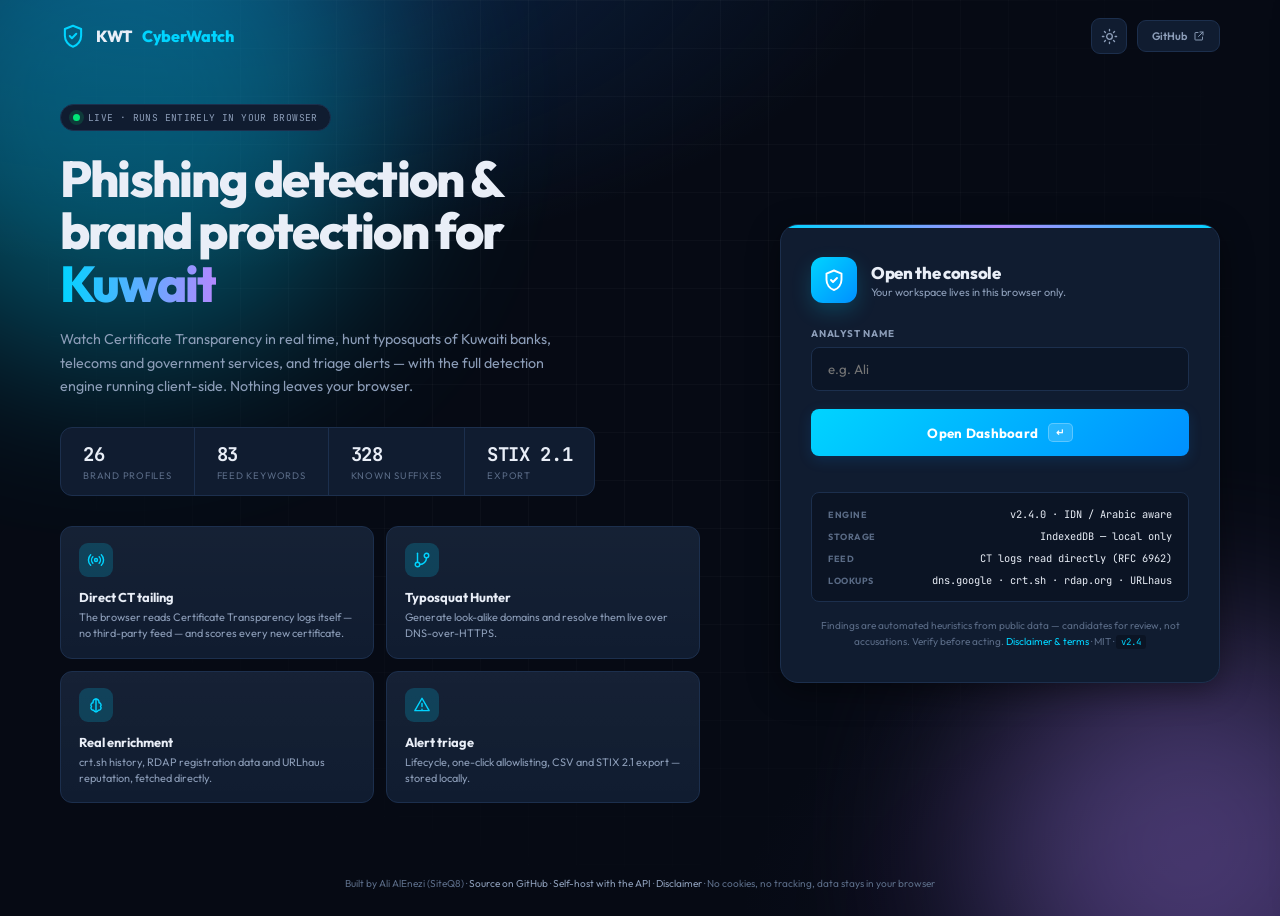
==== commit 490878ca: "Cut keyword noise in the feed and support the custom domain" ====
--- a/demo/index.html
+++ b/demo/index.html
@@ -1061,7 +1061,7 @@
             <div class="notif-field"><label>Live feed source</label><select class="api-select" id="setFeedSource" style="width:100%" onchange="saveSetting('feedSource',this.value);reconnectFeed()"><option value="ctlogs">Read CT logs directly (recommended, no third party)</option><option value="certstream">CertStream WebSocket (legacy)</option></select></div>
             <div class="notif-field" style="display:flex;align-items:center;gap:10px"><label class="toggle" style="margin:0"><input type="checkbox" id="setDeepMatch" onchange="saveSetting('feedDeepMatch',this.checked)"><span class="toggle-slider"></span></label><span style="font-size:.78rem">Deep match — run the brand engine on every certificate, not only keyword hits (catches typos and homoglyphs such as <code>nbк.com</code>)</span></div>
             <div class="notif-field" style="display:flex;align-items:center;gap:10px"><label class="toggle" style="margin:0"><input type="checkbox" id="setAutoEnrich" onchange="saveSetting('autoEnrich',this.checked)"><span class="toggle-slider"></span></label><span style="font-size:.78rem">Auto-enrich new feed alerts with DNS and registration age (DoH + RDAP)</span></div>
-            <div class="notif-field"><label>Relay feed URL (blank = this site's <code>feed/latest.json</code>)</label><input id="setRelayUrl" placeholder="https://siteq8.github.io/KWTCyberWatch/demo/feed/latest.json" onchange="saveSetting('relayUrl',this.value.trim());reconnectFeed()"></div>
+            <div class="notif-field"><label>Relay feed URL (blank = this site's <code>feed/latest.json</code>)</label><input id="setRelayUrl" placeholder="https://kwtcyberwatch.3li.info/demo/feed/latest.json" onchange="saveSetting('relayUrl',this.value.trim());reconnectFeed()"></div>
             <div class="notif-field"><label>Extra CT log URLs (one per line; append <code>static</code> for Static CT API logs)</label><textarea class="bulk-textarea" id="setCtLogs" style="min-height:60px" placeholder="https://ct.googleapis.com/logs/us1/argon2026h2/" onchange="saveSetting('ctLogs',this.value.split(/\n/).map(s=>s.trim()).filter(Boolean));reconnectFeed()"></textarea></div>
             <div class="notif-field" style="display:flex;align-items:center;gap:10px"><label class="toggle" style="margin:0"><input type="checkbox" id="setWatchtower" onchange="setWatchtower(this.checked)"><span class="toggle-slider"></span></label><span style="font-size:.78rem">Watchtower brand sweeps every <input class="api-select" id="setWatchtowerMinutes" type="number" min="5" max="720" value="20" style="width:64px" onchange="saveSetting('watchtowerMinutes',Number(this.value)||20)"> min</span></div>
             <div class="notif-field"><label>CertStream URL (legacy source only)</label><input id="setCertstreamUrl" value="wss://certstream.calidog.io/" onchange="saveSetting('certstreamUrl',this.value.trim())"></div>
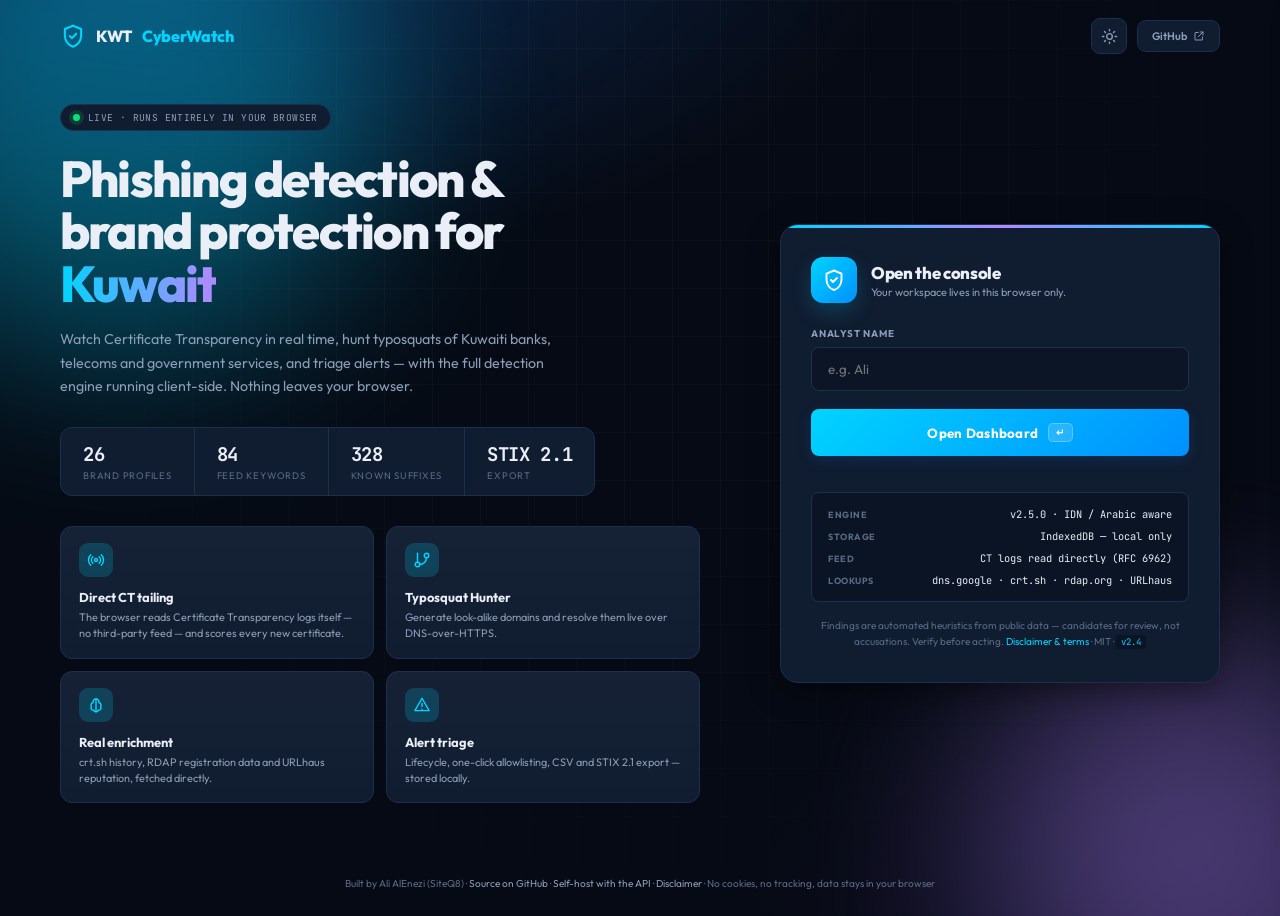
==== commit 012db3a7: "fix: read every shard new certificates land in" ====
--- a/demo/index.html
+++ b/demo/index.html
@@ -636,7 +636,7 @@
       <button class="login-btn" onclick="enterDashboard()" id="enterBtn">Open Dashboard <span class="kbd">↵</span></button>
       <div class="login-error" id="loginError"></div>
       <div class="entry-meta">
-        <div><span class="k">Engine</span><span class="v" id="lsVersion">v2.4.0 · IDN / Arabic aware</span></div>
+        <div><span class="k">Engine</span><span class="v" id="lsVersion">v2.5.0 · IDN / Arabic aware</span></div>
         <div><span class="k">Storage</span><span class="v">IndexedDB — local only</span></div>
         <div><span class="k">Feed</span><span class="v">CT logs read directly (RFC 6962)</span></div>
         <div><span class="k">Lookups</span><span class="v">dns.google · crt.sh · rdap.org · URLhaus</span></div>
@@ -653,7 +653,7 @@
   <div class="topbar">
     <div class="topbar-left">
       <button class="icon-btn menu-btn" onclick="toggleSidebar()" aria-label="Open menu" data-icon="menu"></button>
-      <div class="topbar-brand"><span class="logo" data-icon="shield"></span><h1>KWT<span>CyberWatch</span></h1><span class="topbar-badge" id="versionBadge">v2.4.0</span></div>
+      <div class="topbar-brand"><span class="logo" data-icon="shield"></span><h1>KWT<span>CyberWatch</span></h1><span class="topbar-badge" id="versionBadge">v2.5.0</span></div>
       <span class="feed-pill" id="feedPill" title="Live Certificate Transparency feed"><span class="glow-dot" id="feedDot"></span><span id="feedStatusText">CertStream: connecting…</span></span>
     </div>
     <button class="search-btn" onclick="openPalette()" title="Search & commands (Ctrl+K)"><span data-icon="scanner" class="search-ico"></span><span class="search-txt">Search domains, brands, pages…</span><span class="kbd dim">Ctrl K</span></button>
@@ -697,7 +697,7 @@
         <div class="nav-item" data-page="notifications" onclick="showPage('notifications',this)"><span class="nav-icon" data-icon="notifications"></span> Notifications</div>
         <div class="nav-item" data-page="settings" onclick="showPage('settings',this)"><span class="nav-icon" data-icon="settings"></span> Settings</div>
       </div>
-      <div class="sidebar-foot"><a href="https://github.com/SiteQ8/KWTCyberWatch" target="_blank" rel="noopener">GitHub ↗</a><a href="https://github.com/SiteQ8/KWTCyberWatch/blob/main/DISCLAIMER.md" target="_blank" rel="noopener" title="Findings are heuristics, not accusations">Disclaimer</a><span id="sbVersion">v2.4.0</span></div>
+      <div class="sidebar-foot"><a href="https://github.com/SiteQ8/KWTCyberWatch" target="_blank" rel="noopener">GitHub ↗</a><a href="https://github.com/SiteQ8/KWTCyberWatch/blob/main/DISCLAIMER.md" target="_blank" rel="noopener" title="Findings are heuristics, not accusations">Disclaimer</a><span id="sbVersion">v2.5.0</span></div>
     </nav>
 
     <div class="main">
